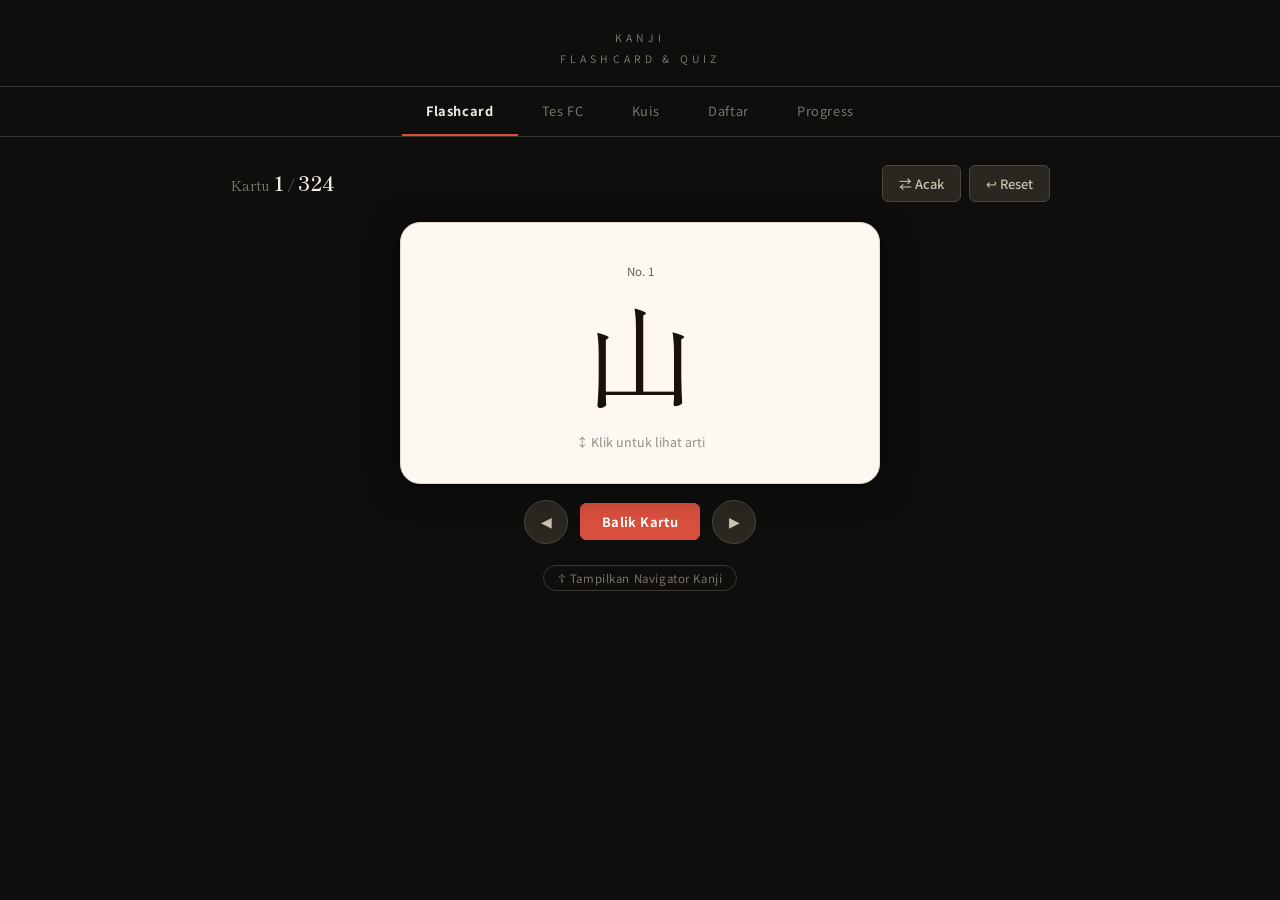
==== index.html @ 10c64b42 "feat: tambah tab Tes Flashcard dengan contoh kata dan toggle acak ON/OFF - Menambahkan tab baru 'Tes" ====
<!DOCTYPE html>
<html lang="id">
<head>
  <meta charset="UTF-8">
  <meta name="viewport" content="width=device-width, initial-scale=1.0">
  <title>漢字 Kanji Flashcard</title>
  <link rel="stylesheet" href="style.css">
</head>
<body>

  <!-- ── HEADER ── -->
  <header>
    <div class="app-subtitle">Kanji<br>Flashcard &amp; Quiz</div>
  </header>

  <!-- ── TAB NAVIGATION ── -->
  <nav class="tabs">
    <button class="tab-btn active" data-tab="flashcard">Flashcard</button>
    <button class="tab-btn" data-tab="test-fc">Tes FC</button>
    <button class="tab-btn" data-tab="quiz">Kuis</button>
    <button class="tab-btn" data-tab="list">Daftar</button>
    <button class="tab-btn" data-tab="progress">Progress</button>
  </nav>

  <div class="main">


    <!-- ===== FLASHCARD SECTION ===== -->
    <section id="flashcard" class="section active">
      <div class="fc-controls">
        <div class="fc-counter">Kartu <span id="fc-current">1</span> / <span id="fc-total">324</span></div>
        <div class="btn-group">
          <button class="btn" id="btn-shuffle">&#8644; Acak</button>
          <button class="btn" id="btn-reset">&#8617; Reset</button>
        </div>
      </div>

      <div class="card-wrapper">
        <div class="card-scene" id="card-scene">
          <div class="card-inner" id="card-inner">
            <div class="card-face">
              <div class="card-number" id="card-num-front"></div>
              <div class="kanji-display" id="kanji-front"></div>
              <div class="card-hint">&#8597; Klik untuk lihat arti</div>
            </div>
            <div class="card-face card-back">
              <div class="kanji-back-char" id="kanji-back-char"></div>
              <div class="kanji-meaning" id="kanji-back-meaning"></div>
              <div class="kanji-meaning-id" id="kanji-back-id"></div>
              <div class="reading-block">
                <div class="reading-group">
                  <span class="reading-label">音読み On'yomi</span>
                  <span class="reading-value onyomi" id="kanji-back-on"></span>
                </div>
                <div class="reading-group">
                  <span class="reading-label">訓読み Kun'yomi</span>
                  <span class="reading-value kunyomi" id="kanji-back-kun"></span>
                </div>
              </div>
              <div class="example-block" id="kanji-back-ex"></div>
            </div>
          </div>
        </div>

        <div class="card-nav">
          <button class="nav-btn" id="prev-btn">&#9664;</button>
          <button class="btn primary flip-width" id="btn-flip">Balik Kartu</button>
          <button class="nav-btn" id="next-btn">&#9654;</button>
        </div>
      </div>

      <div class="text-center mt-4">
        <button class="mini-grid-toggle" id="mini-grid-btn">&#9766; Tampilkan Navigator Kanji</button>
      </div>
      <div class="mini-grid-wrap" id="mini-grid-wrap">
        <div class="kanji-grid-title">&mdash; Klik kanji untuk loncat ke kartu tersebut &mdash;</div>
        <div class="kanji-grid" id="kanji-grid"></div>
      </div>
    </section>


    <!-- ===== TES FLASHCARD SECTION ===== -->
    <section id="test-fc" class="section">

      <!-- SETUP -->
      <div id="tfc-setup">
        <div class="quiz-setup-card">
          <h2>&#128196; Tes Flashcard</h2>
          <p>Pilih kanji, lalu semua contoh kata (on_ex &amp; kun_ex) akan menjadi kartu flashcard untuk diuji.</p>
        </div>

        <!-- Kanji selector header -->
        <div class="kanji-selector-header">
          <span class="kanji-selector-title">
            PILIH KANJI YANG DIUJI
            <span class="sel-count" id="tfc-sel-count">0 dipilih</span>
          </span>
          <div class="btn-group">
            <button class="small-btn" id="tfc-select-all">Pilih Semua</button>
            <button class="small-btn" id="tfc-clear-all">Hapus Semua</button>
          </div>
        </div>

        <!-- Group selection -->
        <div class="filter-section">
          <div class="filter-section-label">PILIH CEPAT PER KELOMPOK</div>
          <div class="group-btns" id="tfc-group-btns"></div>
        </div>

        <!-- Kanji selector grid -->
        <div class="kanji-selector" id="tfc-kanji-selector"></div>

        <button class="btn primary full-width" id="tfc-start-btn">&#127183; Mulai Tes Flashcard</button>
      </div>

      <!-- ACTIVE TEST -->
      <div id="tfc-active" style="display:none;">
        <div class="tfc-topbar">
          <div class="tfc-stats-row">
            <span class="stat-pill correct-pill" id="tfc-pill-hafal">&#10003; 0 Hafal</span>
            <span class="stat-pill wrong-pill" id="tfc-pill-belum">&#10007; 0 Belum</span>
          </div>
          <button class="btn quit" id="tfc-quit-btn">&#10005; Keluar</button>
        </div>

        <div class="tfc-controls-row">
          <div class="tfc-counter">Kartu <span id="tfc-current">1</span> / <span id="tfc-total">0</span></div>
          <div class="tfc-shuffle-toggle">
            <label class="toggle-switch">
              <input type="checkbox" id="tfc-shuffle-toggle">
              <span class="toggle-slider"></span>
            </label>
            <span class="toggle-label" id="tfc-shuffle-label">Acak: OFF</span>
          </div>
        </div>

        <div class="quiz-progress-bar"><div class="quiz-progress-fill" id="tfc-progress"></div></div>

        <!-- Flashcard -->
        <div class="tfc-card-wrapper">
          <div class="tfc-card" id="tfc-card">
            <div class="tfc-card-front" id="tfc-card-front">
              <div class="tfc-card-source" id="tfc-card-source"></div>
              <div class="tfc-card-word" id="tfc-card-word"></div>
              <div class="tfc-card-hint">&#8597; Klik untuk lihat jawaban</div>
            </div>
            <div class="tfc-card-back" id="tfc-card-back" style="display:none;">
              <div class="tfc-card-word-back" id="tfc-back-word"></div>
              <div class="tfc-back-reading" id="tfc-back-reading"></div>
              <div class="tfc-back-meaning" id="tfc-back-meaning"></div>
              <div class="tfc-back-parent" id="tfc-back-parent"></div>
            </div>
          </div>
        </div>

        <!-- Navigation & Actions -->
        <div class="tfc-actions">
          <button class="btn tfc-btn-belum" id="tfc-btn-belum">&#10007; Belum Hafal</button>
          <button class="btn tfc-btn-hafal" id="tfc-btn-hafal">&#10003; Sudah Hafal</button>
        </div>
        <div class="card-nav">
          <button class="nav-btn" id="tfc-prev">&#9664;</button>
          <button class="btn primary flip-width" id="tfc-flip-btn">Balik Kartu</button>
          <button class="nav-btn" id="tfc-next">&#9654;</button>
        </div>
      </div>

      <!-- RESULT -->
      <div id="tfc-result" style="display:none;">
        <div class="quiz-result">
          <div class="result-title">&#128202; Hasil Tes Flashcard</div>
          <div class="result-rings">
            <svg width="140" height="140" viewBox="0 0 140 140">
              <circle class="ring-bg" cx="70" cy="70" r="60"/>
              <circle class="ring-fill" id="tfc-ring-fill" cx="70" cy="70" r="60"
                stroke-dasharray="377" stroke-dashoffset="377"/>
            </svg>
            <div class="ring-pct" id="tfc-ring-pct">0%</div>
          </div>
          <div class="result-stats">
            <div class="result-stat rs-green"><span class="rs-num" id="tfc-rs-hafal">0</span><span class="rs-label">Hafal</span></div>
            <div class="result-stat rs-red"><span class="rs-num" id="tfc-rs-belum">0</span><span class="rs-label">Belum</span></div>
            <div class="result-stat"><span class="rs-num" id="tfc-rs-total">0</span><span class="rs-label">Total</span></div>
          </div>
          <div class="wrong-list" id="tfc-belum-list"></div>
          <div class="btn-group" style="justify-content:center;gap:12px;">
            <button class="btn primary" id="tfc-retry-btn">&#8634; Ulangi</button>
            <button class="btn" id="tfc-back-btn">&#8592; Setup</button>
          </div>
        </div>
      </div>

    </section>


    <!-- ===== QUIZ SECTION ===== -->
    <section id="quiz" class="section">

      <!-- QUIZ SETUP -->
      <div id="quiz-setup">
        <div class="quiz-setup-card">
          <h2>&#9999;&#65039; Uji Kemampuanmu</h2>
          <p>Pilih mode dan kanji yang ingin diuji, lalu mulai!</p>

          <div class="section-label">MODE KUIS</div>
          <div class="mode-cards">
            <div class="mode-card selected" data-mode="kanji-to-reading">
              <div class="mode-card-inner">
                <span class="mode-icon">漢→<span class="color-on">音</span><span class="color-kun">訓</span></span>
                <div>
                  <span class="mode-name">Kanji → On + Kun</span>
                  <span class="mode-desc">Lihat kanji → pilih pasangan on+kun yang tepat.<br>Contoh: 牛 → <strong class="color-on">ギュウ</strong> · <strong class="color-kun">うし</strong></span>
                </div>
              </div>
            </div>
            <div class="mode-card" data-mode="reading-to-kanji">
              <div class="mode-card-inner">
                <span class="mode-icon"><span class="color-on">音</span><span class="color-kun">訓</span>→漢</span>
                <div>
                  <span class="mode-name">On + Kun → Kanji</span>
                  <span class="mode-desc">Lihat on+kun → pilih kanji yang tepat.<br>Contoh: <strong class="color-on">ギュウ</strong> · <strong class="color-kun">うし</strong> → <strong>牛</strong></span>
                </div>
              </div>
            </div>
          </div>
        </div>

        <div class="kanji-selector-header">
          <span class="kanji-selector-title">
            PILIH KANJI YANG DIUJI
            <span class="sel-count" id="sel-count-label">0 dipilih</span>
          </span>
          <div class="btn-group">
            <button class="small-btn" id="btn-select-all">Pilih Semua</button>
            <button class="small-btn" id="btn-clear-all">Hapus Semua</button>
          </div>
        </div>

        <!-- Filter by progress -->
        <div class="filter-section">
          <div class="filter-section-label">FILTER BERDASARKAN PROGRESS</div>
          <div class="filter-row">
            <button class="qfilter-btn active-qfilter" id="qf-all" data-filter="all">Semua</button>
            <button class="qfilter-btn" id="qf-belum" data-filter="belum">○ Belum Dilatih</button>
            <button class="qfilter-btn" id="qf-lemah" data-filter="lemah">● Lemah (&lt;70%)</button>
            <button class="qfilter-btn" id="qf-sedang" data-filter="sedang">● Sedang (40–70%)</button>
            <button class="qfilter-btn" id="qf-kuasai" data-filter="kuasai">● Dikuasai (≥70%)</button>
          </div>
        </div>

        <!-- Group selection -->
        <div class="filter-section">
          <div class="filter-section-label">PILIH CEPAT PER KELOMPOK</div>
          <div class="group-btns" id="group-btns"></div>
        </div>

        <!-- Kanji selector grid -->
        <div class="kanji-selector" id="kanji-selector"></div>

        <!-- SRS toggle -->
        <div class="srs-toggle-row">
          <input type="checkbox" id="srs-toggle" checked>
          <label for="srs-toggle">&#8634; <strong>SRS aktif</strong> &mdash; kanji yang salah muncul lagi di akhir</label>
        </div>

        <!-- SRS Review Banner -->
        <div class="srs-banner" id="srs-due-banner">
          <div class="srs-banner-inner">
            <div>
              <div class="srs-banner-title">&#9670; SRS REVIEW TERSEDIA</div>
              <div class="srs-banner-count" id="srs-due-count"></div>
            </div>
            <button class="btn primary" id="btn-start-srs">&#8634; Mulai Review</button>
          </div>
        </div>

        <button class="btn primary full-width" id="btn-start-quiz">始め！ Mulai Kuis</button>
      </div>


      <!-- QUIZ ACTIVE -->
      <div id="quiz-active">
        <div class="quiz-topbar">
          <div class="quiz-stat-row">
            <span class="stat-pill correct-pill" id="pill-correct">&#10003; 0</span>
            <span class="stat-pill wrong-pill" id="pill-wrong">&#10007; 0</span>
            <span class="stat-pill srs-pill" id="pill-srs" style="display:none;">&#8634; 0</span>
          </div>
          <button class="btn quit" id="btn-end-quiz">&#10005; Keluar Kuis</button>
        </div>
        <div class="quiz-progress-bar"><div class="quiz-progress-fill" id="quiz-progress"></div></div>
        <div class="quiz-q-num" id="quiz-q-num"></div>

        <div class="quiz-question-card"><div class="quiz-question" id="quiz-question"></div></div>
        <div id="answer-area"></div>

        <div class="feedback-panel" id="feedback-panel">
          <div class="feedback-header" id="feedback-header"></div>
          <div class="feedback-body">
            <div class="fb-kanji" id="fb-kanji"></div>
            <div class="fb-info" id="fb-info"></div>
          </div>
        </div>

        <div class="next-q-wrap" id="next-q-btn">
          <button class="btn gold" id="btn-next-q">次へ Lanjut →</button>
        </div>
      </div>

      <!-- QUIZ RESULTS -->
      <div id="quiz-result">
        <div class="quiz-result">
          <div class="result-title">結果 Hasil Kuis</div>
          <div class="result-rings">
            <svg width="140" height="140" viewBox="0 0 140 140">
              <circle class="ring-bg" cx="70" cy="70" r="60"/>
              <circle class="ring-fill" id="ring-fill" cx="70" cy="70" r="60"
                stroke-dasharray="377" stroke-dashoffset="377"/>
            </svg>
            <div class="ring-pct" id="ring-pct">0%</div>
          </div>
          <div class="result-grade" id="result-grade"></div>
          <div class="result-stats">
            <div class="result-stat rs-green"><span class="rs-num" id="rs-correct">0</span><span class="rs-label">Benar</span></div>
            <div class="result-stat rs-red"><span class="rs-num" id="rs-wrong">0</span><span class="rs-label">Salah</span></div>
            <div class="result-stat"><span class="rs-num" id="rs-total">0</span><span class="rs-label">Soal</span></div>
          </div>
          <div class="wrong-list" id="wrong-list"></div>
          <div class="btn-group" style="justify-content:center;gap:12px;">
            <button class="btn primary" id="btn-retry">&#8634; Ulangi</button>
            <button class="btn" id="btn-back-setup">&#8592; Setup</button>
          </div>
        </div>
      </div>
    </section>


    <!-- ===== LIST SECTION ===== -->
    <section id="list" class="section">
      <div class="list-header">
        <div class="list-filter-row">
          <span class="list-filter-label">FILTER:</span>
          <button class="filter-btn active-filter" id="filter-all" data-filter="all">Semua (324)</button>
          <button class="filter-btn" id="filter-belum" data-filter="belum">Belum Dilatih</button>
          <button class="filter-btn" id="filter-lemah" data-filter="lemah">Lemah (&lt;70%)</button>
          <button class="filter-btn" id="filter-kuasai" data-filter="kuasai">Dikuasai (≥70%)</button>
        </div>
      </div>
      <div class="list-grid" id="list-grid"></div>
    </section>

    <!-- ===== PROGRESS SECTION ===== -->
    <section id="progress" class="section">
      <div class="progress-wrapper">
        <h2>&#128202; Progress Belajar</h2>
        <p>Rekap hasil kuis kamu untuk setiap kanji</p>
        <div id="storage-status"></div>
        <div class="prog-summary" id="prog-summary"></div>
        <div id="prog-table"></div>
        <button class="btn-reset" id="btn-reset-progress">&#10005; Reset Progress</button>
      </div>
    </section>

  </div><!-- /.main -->

  <!-- Scripts: data first, then app logic -->
  <script src="kanji-data.js"></script>
  <script src="app.js"></script>

</body>
</html>
---- style.css ----
/**
 * style.css
 * Kanji Flashcard & Quiz - Stylesheet
 * Refactored: removed duplicate font imports, converted inline styles to classes
 */

/* ── FONTS (single import, no duplication) ── */
@import url('https://fonts.googleapis.com/css2?family=Shippori+Mincho:wght@400;500;600;700;800&family=Noto+Sans+JP:wght@300;400;500;700&family=Noto+Serif+JP:wght@400;700&display=swap');

/* ── VARIABLES ── */
:root {
  --bg:          #0f0e0d;
  --bg2:         #1a1815;
  --bg3:         #232018;
  --surface:     #2a2620;
  --surface2:    #32302a;
  --ink:         #f0ece3;
  --ink2:        #c8c0b0;
  --muted:       #7a7468;
  --border:      #3a3830;
  --border2:     #4a4840;
  --red:         #d94f3d;
  --red-dim:     #8a2a20;
  --red-bg:      #2a1a18;
  --blue:        #4a8fd4;
  --blue-bg:     #18202e;
  --gold:        #c8960a;
  --gold-bg:     #28220a;
  --card-bg:     #fdf9f2;
  --card-ink:    #1a1208;
  --card-muted:  #6a6058;
  --card-border: #e0d8c8;
  --green:       #4caf50;
  --green-bg:    #162018;
}


/* ── RESET & BASE ── */
* { margin: 0; padding: 0; box-sizing: border-box; }

::-webkit-scrollbar { width: 4px; }
::-webkit-scrollbar-track { background: var(--bg); }
::-webkit-scrollbar-thumb { background: var(--border2); border-radius: 2px; }

body {
  background: var(--bg);
  font-family: 'Noto Sans JP', sans-serif;
  color: var(--ink);
  min-height: 100vh;
}

/* ── HEADER ── */
header {
  text-align: center;
  padding: 28px 20px 16px;
  border-bottom: 1px solid var(--border);
  background: var(--bg);
}

.app-subtitle {
  font-family: 'Noto Sans JP', sans-serif;
  font-size: 0.65rem;
  color: var(--muted);
  letter-spacing: 0.4em;
  text-transform: uppercase;
  line-height: 2;
}


/* ── TABS ── */
.tabs {
  display: flex;
  justify-content: center;
  padding: 0;
  border-bottom: 1px solid var(--border);
  background: var(--bg);
  gap: 0;
}

.tab-btn {
  padding: 14px 24px;
  border: none;
  border-bottom: 2px solid transparent;
  background: transparent;
  cursor: pointer;
  font-family: 'Noto Sans JP', sans-serif;
  font-size: 0.8rem;
  color: var(--muted);
  transition: all 0.2s;
  letter-spacing: 0.05em;
}

.tab-btn:hover:not(.active) { color: var(--ink2); }

.tab-btn.active {
  color: var(--ink);
  font-weight: 700;
  border-bottom-color: var(--red);
}

/* ── MAIN CONTAINER ── */
.main {
  max-width: 860px;
  margin: 0 auto;
  padding: 28px 20px;
}

.section { display: none; }
.section.active { display: block; }


/* ── CONTROLS ── */
.fc-controls {
  display: flex;
  justify-content: space-between;
  align-items: center;
  margin-bottom: 20px;
  flex-wrap: wrap;
  gap: 10px;
}

.fc-counter {
  font-family: 'Shippori Mincho', serif;
  font-size: 0.9rem;
  color: var(--muted);
}

.fc-counter span {
  color: var(--ink);
  font-weight: 700;
  font-size: 1.2rem;
}

.btn-group { display: flex; gap: 8px; }

/* ── BUTTONS ── */
.btn {
  padding: 8px 16px;
  border: 1px solid var(--border2);
  background: var(--surface);
  cursor: pointer;
  font-family: 'Noto Sans JP', sans-serif;
  font-size: 0.8rem;
  font-weight: 500;
  color: var(--ink2);
  border-radius: 6px;
  transition: all 0.15s;
}

.btn:hover {
  border-color: var(--border2);
  color: var(--ink);
  background: var(--surface2);
}

.btn.primary {
  background: var(--red);
  color: #fff;
  border-color: var(--red);
  font-weight: 700;
  letter-spacing: 0.03em;
}

.btn.primary:hover {
  background: #c44030;
  border-color: #c44030;
}

.btn.quit {
  font-size: 0.75rem;
  padding: 4px 14px;
  border-color: var(--red-dim);
  color: var(--red);
}

.btn.full-width {
  width: 100%;
  font-size: 1rem;
  padding: 13px;
}

.btn.flip-width { width: 120px; }

.btn.gold {
  font-size: 0.95rem;
  padding: 10px 36px;
}


/* ── FLASHCARD ── */
.card-wrapper {
  display: flex;
  flex-direction: column;
  align-items: center;
  width: 100%;
  max-width: 480px;
  margin: 0 auto;
}

.card-scene {
  perspective: 1200px;
  width: 100%;
  margin: 0;
  cursor: pointer;
}

.card-inner {
  width: 100%;
  height: auto;
  transition: none;
}

.card-face {
  width: 100%;
  background: var(--card-bg);
  border: 1px solid var(--card-border);
  border-radius: 20px;
  display: flex;
  flex-direction: column;
  align-items: center;
  justify-content: center;
  padding: 40px 28px 32px;
  box-shadow: 0 4px 32px rgba(0,0,0,0.5), 0 1px 4px rgba(0,0,0,0.3);
}

.card-back {
  display: none;
  background: var(--card-bg);
  overflow-y: auto;
  justify-content: flex-start;
  padding: 24px 28px;
  border-radius: 20px;
}

.card-inner.flipped .card-back { display: flex; }
.card-inner.flipped .card-face:not(.card-back) { display: none; }

.kanji-display {
  font-family: 'Shippori Mincho', serif;
  font-size: 7rem;
  line-height: 1;
  color: var(--card-ink);
  margin: 12px 0;
}

.card-number {
  font-size: 0.72rem;
  color: var(--card-muted);
  margin-bottom: 4px;
}

.card-hint {
  font-size: 0.78rem;
  color: var(--card-muted);
  margin-top: 14px;
  opacity: 0.7;
}


/* ── CARD BACK DETAILS ── */
.kanji-back-char {
  font-family: 'Shippori Mincho', serif;
  font-size: 2.6rem;
  color: var(--red-dim);
  margin-bottom: 4px;
}

.kanji-meaning {
  font-size: 1rem;
  font-weight: 700;
  color: var(--card-ink);
  margin-bottom: 1px;
}

.kanji-meaning-id {
  font-size: 0.7rem;
  color: var(--card-muted);
  margin-bottom: 14px;
}

.reading-block {
  display: flex;
  gap: 24px;
  margin-bottom: 14px;
  flex-wrap: wrap;
}

.reading-group {
  display: flex;
  flex-direction: column;
  align-items: center;
  gap: 3px;
}

.reading-label {
  font-size: 0.55rem;
  color: var(--card-muted);
  letter-spacing: 0.1em;
  text-transform: uppercase;
}

.reading-value {
  font-family: 'Noto Serif JP', serif;
  font-size: 1.1rem;
  font-weight: 700;
}

.reading-value.onyomi { color: #c0392b; }
.reading-value.kunyomi { color: #1a4a90; }

.example-block {
  font-size: 0.7rem;
  background: #f5f0e6;
  border-radius: 8px;
  padding: 10px 14px;
  line-height: 2;
  word-break: break-word;
  color: var(--card-muted);
  width: 100%;
}

.example-block .ex-on { color: #a02820; display: block; }
.example-block .ex-kun { color: #1a4a90; display: block; }


/* ── SENTENCE BLOCK (replaces inline style in card back) ── */
.sentence-block {
  margin-top: 12px;
  background: #f0ebe0;
  border-radius: 10px;
  padding: 12px 14px;
  border-left: 3px solid var(--red);
}

.sentence-label {
  font-size: 0.6rem;
  font-weight: 700;
  letter-spacing: 0.12em;
  color: var(--red);
  margin-bottom: 6px;
}

.sentence-jp {
  font-family: 'Noto Serif JP', serif;
  font-size: 1.05rem;
  line-height: 1.9;
  color: #1a1208;
  font-weight: 500;
}

.sentence-id {
  font-size: 0.8rem;
  color: #6a6058;
  margin-top: 5px;
  font-style: italic;
}

/* ── CARD NAV ── */
.card-nav {
  display: flex;
  justify-content: center;
  gap: 12px;
  align-items: center;
  margin-top: 16px;
  margin-bottom: 16px;
  width: 100%;
}

.nav-btn {
  width: 44px;
  height: 44px;
  border-radius: 50%;
  border: 1px solid var(--border2);
  background: var(--surface);
  color: var(--ink2);
  font-size: 0.9rem;
  cursor: pointer;
  transition: all 0.15s;
}

.nav-btn:hover {
  border-color: var(--red);
  color: var(--red);
  background: var(--red-bg);
}


/* ── MINI GRID ── */
.mini-grid-toggle {
  font-size: 0.72rem;
  padding: 4px 14px;
  border: 1.5px solid var(--border);
  background: transparent;
  border-radius: 20px;
  cursor: pointer;
  color: var(--muted);
  font-family: inherit;
  letter-spacing: 0.05em;
}

.mini-grid-wrap {
  display: none;
  margin-top: 10px;
}

.kanji-grid-title {
  font-size: 0.68rem;
  color: var(--muted);
  text-align: center;
  margin-bottom: 10px;
  letter-spacing: 0.1em;
}

.kanji-grid {
  display: grid;
  grid-template-columns: repeat(6, 1fr);
  gap: 5px;
  padding: 4px 2px;
  max-width: 520px;
  margin: 0 auto;
}

.kanji-thumb {
  border: 1px solid var(--border);
  border-radius: 6px;
  padding: 6px 2px;
  text-align: center;
  cursor: pointer;
  font-family: 'Shippori Mincho', serif;
  font-size: 1rem;
  color: var(--ink2);
  background: var(--surface);
  transition: all 0.12s;
  line-height: 1.2;
}

.kanji-thumb:hover {
  border-color: var(--red);
  color: var(--red);
}

.kanji-thumb.current-thumb {
  border-color: var(--red);
  background: var(--red-bg);
  color: var(--red);
}


/* ── QUIZ SETUP ── */
.quiz-setup-card h2 {
  font-family: 'Shippori Mincho', serif;
  font-size: 1.5rem;
  color: var(--ink);
  margin-bottom: 6px;
}

.quiz-setup-card p {
  font-size: 0.82rem;
  color: var(--ink2);
  margin-bottom: 20px;
}

.section-label {
  font-size: 0.62rem;
  letter-spacing: 0.12em;
  text-transform: uppercase;
  color: var(--muted);
  margin-bottom: 8px;
}

.mode-cards {
  display: flex;
  flex-direction: column;
  gap: 8px;
  margin-bottom: 20px;
}

.mode-card {
  border: 1px solid var(--border);
  border-radius: 12px;
  padding: 14px 16px;
  cursor: pointer;
  transition: all 0.18s;
  background: var(--surface);
  display: flex;
  align-items: center;
  gap: 14px;
}

.mode-card:hover { border-color: var(--border2); }

.mode-card.selected {
  border-color: var(--red);
  background: var(--red-bg);
}

.mode-card.selected::after {
  content: '\2713';
  margin-left: auto;
  color: var(--red);
  font-weight: 700;
}

.mode-card-inner {
  display: flex;
  align-items: center;
  gap: 14px;
}

.mode-icon {
  font-size: 1.8rem;
  min-width: 52px;
  text-align: center;
}

.mode-name {
  display: block;
  font-weight: 600;
  color: var(--ink);
}

.mode-desc {
  display: block;
  font-size: 0.78rem;
  color: var(--ink2);
  margin-top: 2px;
}

.color-on { color: #c0392b; }
.color-kun { color: #1a4a90; }


/* ── KANJI SELECTOR ── */
.kanji-selector-header {
  display: flex;
  align-items: center;
  justify-content: space-between;
  margin-top: 24px;
  margin-bottom: 8px;
}

.kanji-selector-title {
  font-size: 0.62rem;
  letter-spacing: 0.12em;
  text-transform: uppercase;
  color: var(--muted);
}

.sel-count {
  font-size: 0.7rem;
  color: var(--muted);
  text-transform: none;
  letter-spacing: 0;
  margin-left: 6px;
}

.small-btn {
  font-size: 0.68rem;
  padding: 2px 8px;
  border: 1px solid var(--border);
  background: var(--surface);
  border-radius: 4px;
  cursor: pointer;
  font-family: inherit;
  color: var(--ink2);
}

.small-btn:hover {
  border-color: var(--border2);
  color: var(--ink);
}

.filter-section {
  margin-bottom: 10px;
}

.filter-section-label {
  font-size: 0.62rem;
  letter-spacing: 0.1em;
  color: var(--muted);
  margin-bottom: 6px;
}

.filter-row {
  display: flex;
  flex-wrap: wrap;
  gap: 6px;
  margin-bottom: 8px;
}

.group-btns {
  display: flex;
  flex-wrap: wrap;
  gap: 4px;
  margin-bottom: 10px;
}

.group-btn {
  font-size: 0.68rem;
  padding: 3px 8px;
  border: 1px solid var(--border);
  background: var(--surface);
  border-radius: 4px;
  cursor: pointer;
  font-family: inherit;
  color: var(--ink2);
  transition: all 0.15s;
}

.group-btn.active {
  border-color: var(--red);
  background: var(--red-bg);
  color: var(--red);
}

.kanji-selector {
  display: grid;
  grid-template-columns: repeat(7, 1fr);
  gap: 6px;
  margin-bottom: 20px;
  max-height: 220px;
  overflow-y: auto;
  padding: 4px 2px;
}

.ks-tile {
  border: 1px solid var(--border);
  border-radius: 7px;
  padding: 6px 4px;
  text-align: center;
  cursor: pointer;
  background: var(--surface);
  transition: all 0.12s;
  user-select: none;
  opacity: 0.4;
  font-family: 'Shippori Mincho', serif;
  font-size: 1rem;
  color: var(--ink2);
}

.ks-tile:hover { opacity: 0.75; }

.ks-tile.selected {
  opacity: 1;
  border-color: var(--red);
  background: var(--red-bg);
  color: var(--red);
}

.ks-tile-char {
  font-family: 'Shippori Mincho', serif;
  font-size: 1.5rem;
  display: block;
  line-height: 1.2;
}

.ks-tile-num {
  font-size: 0.6rem;
  color: var(--muted);
}


/* ── SRS TOGGLE & BANNER ── */
.srs-toggle-row {
  display: flex;
  align-items: center;
  gap: 10px;
  margin-bottom: 24px;
}

.srs-toggle-row input[type="checkbox"] {
  width: 16px;
  height: 16px;
  cursor: pointer;
}

.srs-toggle-row label {
  font-size: 0.85rem;
  cursor: pointer;
  color: #e0d8c8;
}

.srs-banner {
  display: none;
  background: linear-gradient(135deg, #2a1a10, #1a2a10);
  border: 1px solid #5a4a20;
  border-radius: 10px;
  padding: 14px 16px;
  margin-bottom: 12px;
}

.srs-banner-inner {
  display: flex;
  align-items: center;
  justify-content: space-between;
  flex-wrap: wrap;
  gap: 8px;
}

.srs-banner-title {
  font-size: 0.72rem;
  color: #c8960a;
  font-weight: 700;
  letter-spacing: 0.08em;
  margin-bottom: 3px;
}

.srs-banner-count {
  font-size: 0.88rem;
  color: #e0d8c8;
}

/* ── QUIZ ACTIVE ── */
#quiz-active { display: none; }
#quiz-active.show { display: block; }

.quiz-topbar {
  display: flex;
  align-items: center;
  justify-content: space-between;
  margin-bottom: 16px;
}

.quiz-stat-row {
  display: flex;
  gap: 8px;
  align-items: center;
}

.stat-pill {
  font-size: 0.75rem;
  padding: 3px 10px;
  border-radius: 20px;
  font-weight: 700;
  border: 1px solid;
}

.correct-pill {
  background: var(--green-bg);
  border-color: var(--green);
  color: var(--green);
}

.wrong-pill {
  background: var(--red-bg);
  border-color: var(--red);
  color: var(--red);
}

.srs-pill {
  background: var(--gold-bg);
  border-color: var(--gold);
  color: var(--gold);
}


/* ── QUIZ PROGRESS & QUESTION ── */
.quiz-progress-bar {
  width: 100%;
  height: 3px;
  background: var(--border);
  border-radius: 2px;
  margin-bottom: 12px;
  overflow: hidden;
}

.quiz-progress-fill {
  height: 100%;
  background: var(--red);
  border-radius: 2px;
  transition: width 0.3s;
}

.quiz-q-num {
  text-align: right;
  font-size: 0.72rem;
  color: var(--muted);
  margin-bottom: 18px;
}

.quiz-prompt {
  font-size: 0.68rem;
  color: var(--muted);
  letter-spacing: 0.12em;
  text-transform: uppercase;
  margin-bottom: 14px;
}

.quiz-question-card {
  background: var(--surface);
  border: 1px solid var(--border);
  border-radius: 16px;
  padding: 32px 24px 24px;
  text-align: center;
  margin-bottom: 16px;
  box-shadow: 0 2px 16px rgba(0,0,0,0.3);
}

.quiz-kanji-big {
  font-family: 'Shippori Mincho', serif;
  font-size: 6rem;
  line-height: 1;
  color: var(--ink);
}

.quiz-meaning-hint {
  margin-top: 12px;
  font-size: 0.82rem;
  color: var(--muted);
}

.quiz-reading-display {
  text-align: center;
  margin: 16px 0 10px;
  line-height: 1;
}

.quiz-on-big {
  font-size: 1.6rem;
  font-weight: 700;
  color: var(--red);
  font-family: 'Noto Serif JP', serif;
  white-space: nowrap;
}

.quiz-on-romaji {
  font-size: 0.72rem;
  color: var(--red);
  font-weight: 600;
  margin: 3px 0 10px;
}

.quiz-kun-big {
  font-size: 1.6rem;
  font-weight: 700;
  color: var(--blue);
  font-family: 'Noto Serif JP', serif;
  white-space: nowrap;
}

.quiz-kun-romaji {
  font-size: 0.72rem;
  color: var(--blue);
  font-weight: 600;
  margin-top: 3px;
}


/* ── CHOICES ── */
.choices {
  display: grid;
  grid-template-columns: 1fr 1fr;
  gap: 10px;
  margin-top: 16px;
}

.choice-btn {
  background: var(--surface);
  border: 1px solid var(--border);
  border-radius: 12px;
  padding: 16px 12px;
  cursor: pointer;
  font-family: 'Noto Serif JP', serif;
  font-size: 1rem;
  color: var(--ink);
  transition: all 0.15s;
  text-align: center;
  line-height: 1.6;
}

.choice-btn:hover:not([disabled]) {
  border-color: var(--border2);
  background: var(--surface2);
}

.choice-btn.correct {
  background: var(--green-bg);
  border-color: var(--green);
  color: var(--green);
  font-weight: 700;
}

.choice-btn.wrong {
  background: var(--red-bg);
  border-color: var(--red);
  color: var(--red);
  font-weight: 700;
}

.choice-btn[disabled] { cursor: default; }

.choice-on {
  font-size: 1.15rem;
  font-weight: 700;
  color: var(--red);
  display: block;
  line-height: 1.4;
}

.choice-on-romaji {
  font-size: 0.65rem;
  color: var(--red);
  opacity: 0.75;
  display: block;
  margin-bottom: 6px;
  letter-spacing: 0.03em;
}

.choice-kun {
  font-size: 1.15rem;
  font-weight: 700;
  color: var(--blue);
  display: block;
  line-height: 1.4;
}

.choice-kun-romaji {
  font-size: 0.65rem;
  color: var(--blue);
  opacity: 0.75;
  display: block;
  letter-spacing: 0.03em;
}

.choice-kanji {
  font-size: 3rem;
  font-family: 'Shippori Mincho', serif;
  display: block;
  line-height: 1.2;
  color: var(--ink);
}

.choice-meaning {
  font-size: 0.78rem;
  font-weight: 600;
  color: var(--ink2);
  display: block;
  margin-top: 4px;
}


/* ── FEEDBACK PANEL ── */
.feedback-panel {
  display: none;
  margin-top: 16px;
}

.feedback-panel.show {
  display: block;
  animation: fadeIn 0.25s ease;
}

.feedback-header {
  display: flex;
  align-items: center;
  gap: 8px;
  padding: 10px 16px;
  border-radius: 10px 10px 0 0;
  font-weight: 700;
  font-size: 0.88rem;
  letter-spacing: 0.05em;
}

.correct-hdr {
  background: #1a3020;
  color: #4caf50;
  border: 1px solid #2e5030;
  border-bottom: none;
}

.wrong-hdr {
  background: #2a1818;
  color: var(--red);
  border: 1px solid var(--red-dim);
  border-bottom: none;
}

.feedback-body {
  background: var(--surface);
  border: 1px solid var(--border);
  border-radius: 0 0 10px 10px;
  padding: 16px;
  display: grid;
  grid-template-columns: auto 1fr;
  gap: 14px;
  align-items: start;
}

.fb-kanji {
  font-family: 'Shippori Mincho', serif;
  font-size: 3.5rem;
  line-height: 1;
  color: var(--ink);
  padding-right: 14px;
  border-right: 1px solid var(--border);
}

.fb-info {
  font-size: 0.8rem;
  line-height: 2;
  color: var(--ink2);
}

.fb-meaning {
  font-size: 0.95rem;
  font-weight: 700;
  color: var(--ink);
  margin-bottom: 4px;
}

.fb-label {
  font-size: 0.6rem;
  color: var(--muted);
  letter-spacing: 0.08em;
  min-width: 32px;
  display: inline-block;
}

.fb-pill-on {
  background: var(--red-bg);
  color: var(--red);
  border: 1px solid var(--red-dim);
  padding: 1px 8px;
  border-radius: 4px;
  font-family: 'Noto Serif JP', serif;
  font-weight: 700;
  font-size: 0.9rem;
}

.fb-pill-kun {
  background: var(--blue-bg);
  color: var(--blue);
  border: 1px solid #2a4080;
  padding: 1px 8px;
  border-radius: 4px;
  font-family: 'Noto Serif JP', serif;
  font-weight: 700;
  font-size: 0.9rem;
}

.fb-ex {
  margin-top: 10px;
  padding: 10px 12px;
  border-radius: 6px;
  background: var(--bg);
  font-size: 0.82rem;
  color: var(--ink2);
  line-height: 2.2;
}

.fb-on { color: var(--red); font-weight: 700; }
.fb-kun { color: var(--blue); font-weight: 700; }

.next-q-wrap {
  display: none;
  margin-top: 14px;
  width: 100%;
  text-align: center;
}


/* ── QUIZ RESULT ── */
#quiz-result {
  text-align: center;
  padding: 20px;
  display: none;
}

#quiz-result.show { display: block; }

.result-title {
  font-size: 0.75rem;
  color: var(--muted);
  letter-spacing: 0.12em;
  text-transform: uppercase;
  margin-bottom: 16px;
}

.result-rings {
  position: relative;
  width: 140px;
  height: 140px;
  margin: 0 auto 16px;
}

.ring-bg {
  fill: none;
  stroke: var(--border);
  stroke-width: 8;
}

.ring-fill {
  fill: none;
  stroke: var(--green);
  stroke-width: 8;
  stroke-linecap: round;
  transition: stroke-dashoffset 1s ease;
}

.ring-pct {
  position: absolute;
  top: 50%;
  left: 50%;
  transform: translate(-50%, -50%);
  font-size: 1.5rem;
  font-weight: 700;
  color: var(--ink);
}

.result-grade {
  font-family: 'Shippori Mincho', serif;
  font-size: 1.2rem;
  color: var(--ink);
  margin-bottom: 16px;
}

.result-stats {
  display: flex;
  justify-content: center;
  gap: 24px;
  margin-bottom: 20px;
}

.result-stat { text-align: center; }

.rs-num {
  display: block;
  font-size: 1.5rem;
  font-weight: 700;
  color: var(--ink);
}

.rs-green .rs-num { color: var(--green); }
.rs-red .rs-num { color: var(--red); }

.rs-label {
  font-size: 0.7rem;
  color: var(--muted);
}

/* ── WRONG LIST ── */
.wrong-list h3 {
  font-size: 0.85rem;
  color: var(--red);
  margin-bottom: 10px;
}

.wrong-item {
  display: flex;
  align-items: center;
  gap: 10px;
  padding: 8px 12px;
  border-radius: 8px;
  background: var(--red-bg);
  border: 1px solid var(--red-dim);
  margin-bottom: 6px;
  font-size: 0.78rem;
  color: var(--ink2);
}

.w-kanji {
  font-family: 'Shippori Mincho', serif;
  font-size: 1.8rem;
  color: var(--red);
  min-width: 40px;
  text-align: center;
}

.w-meaning {
  font-weight: 600;
  color: var(--ink);
}

.w-reading { font-size: 0.75rem; }
.w-wrong-ans {
  font-size: 0.7rem;
  color: var(--muted);
  font-style: italic;
}


/* ── DAFTAR / LIST ── */
.list-header {
  padding: 12px 16px 0;
  max-width: 700px;
  margin: 0 auto;
}

.list-filter-row {
  display: flex;
  flex-wrap: wrap;
  gap: 6px;
  margin-bottom: 12px;
  align-items: center;
}

.list-filter-label {
  font-size: 0.7rem;
  color: var(--muted);
  letter-spacing: 0.08em;
}

.qfilter-btn {
  font-size: 0.7rem;
  padding: 5px 12px;
  border: 1px solid var(--border);
  background: var(--surface);
  border-radius: 20px;
  cursor: pointer;
  font-family: inherit;
  color: var(--muted);
  transition: all 0.15s;
}

.qfilter-btn:hover {
  border-color: var(--border2);
  color: var(--ink);
}

.active-qfilter {
  background: var(--red) !important;
  color: #fff !important;
  border-color: var(--red) !important;
}

.filter-btn {
  font-size: 0.68rem;
  padding: 4px 12px;
  border: 1px solid var(--border);
  background: var(--surface);
  border-radius: 20px;
  cursor: pointer;
  font-family: inherit;
  color: var(--muted);
  transition: all 0.15s;
}

.filter-btn:hover {
  border-color: var(--border2);
  color: var(--ink);
}

.active-filter {
  background: var(--ink) !important;
  color: var(--bg) !important;
  border-color: var(--ink) !important;
}

.list-grid {
  display: grid;
  grid-template-columns: repeat(auto-fill, minmax(120px, 1fr));
  gap: 8px;
  padding: 4px 0;
}

.list-card {
  background: var(--surface);
  border: 1px solid var(--border);
  border-radius: 12px;
  padding: 14px 8px;
  text-align: center;
  transition: all 0.15s;
  cursor: pointer;
  position: relative;
}

.list-card:hover {
  border-color: var(--red);
  background: var(--surface2);
}

.list-num {
  font-size: 0.55rem;
  color: var(--muted);
  margin-bottom: 4px;
}

.list-kanji {
  font-family: 'Shippori Mincho', serif;
  font-size: 2rem;
  color: var(--ink);
  display: block;
}

.list-meaning {
  font-size: 0.68rem;
  color: var(--ink2);
  margin-top: 5px;
}

.list-reading {
  margin-top: 6px;
  font-size: 0.68rem;
  line-height: 1.7;
}

.list-on {
  color: #a02820;
  font-weight: 700;
}

.list-kun {
  color: #1a4a90;
  font-weight: 700;
}

.list-progress {
  margin-top: 6px;
  font-size: 0.62rem;
  font-weight: 700;
}

.progress-dot {
  position: absolute;
  top: 6px;
  right: 6px;
  width: 8px;
  height: 8px;
  border-radius: 50%;
}


/* ── PROGRESS SECTION ── */
.progress-wrapper {
  max-width: 560px;
  margin: 0 auto;
  padding: 20px 16px;
}

.progress-wrapper h2 {
  font-family: 'Shippori Mincho', serif;
  font-size: 1.4rem;
  margin-bottom: 4px;
  color: var(--ink);
}

.progress-wrapper > p {
  font-size: 0.82rem;
  color: var(--muted);
  margin-bottom: 20px;
}

#storage-status {
  font-size: 0.72rem;
  padding: 4px 10px;
  border-radius: 4px;
  display: inline-block;
  margin-bottom: 12px;
}

.prog-summary {
  display: grid;
  grid-template-columns: repeat(2, 1fr);
  gap: 10px;
  margin-bottom: 24px;
}

.prog-card {
  background: var(--surface);
  border: 1px solid var(--border);
  border-radius: 10px;
  padding: 14px;
  text-align: center;
}

.prog-card-num {
  font-size: 1.8rem;
  font-weight: 700;
  color: var(--ink);
}

.prog-card-label {
  font-size: 0.7rem;
  color: var(--muted);
  margin-top: 2px;
}

.prog-row {
  display: grid;
  grid-template-columns: 48px 1fr auto;
  align-items: center;
  gap: 12px;
  padding: 10px 0;
  border-bottom: 1px solid var(--border);
}

.prog-row-kanji {
  font-family: 'Shippori Mincho', serif;
  font-size: 1.8rem;
  color: var(--red);
  line-height: 1;
  text-align: center;
}

.prog-row-num {
  font-size: 0.6rem;
  color: var(--muted);
  text-align: center;
}

.prog-row-meaning {
  font-size: 0.82rem;
  font-weight: 600;
  color: var(--ink);
}

.prog-row-reading {
  font-size: 0.7rem;
  color: var(--muted);
}

.prog-bar {
  width: 100%;
  background: #e0d8cc;
  border-radius: 4px;
  height: 6px;
  margin-top: 4px;
}

.prog-bar-fill {
  height: 6px;
  border-radius: 4px;
  transition: width 0.4s;
}

.prog-row-stats {
  text-align: right;
  min-width: 64px;
}

.prog-correct {
  font-size: 0.75rem;
  color: #2e7d32;
  font-weight: 700;
}

.prog-wrong {
  font-size: 0.75rem;
  color: #c62828;
  font-weight: 700;
}

.prog-acc {
  font-size: 0.68rem;
  color: var(--muted);
}

.btn-reset {
  margin-top: 20px;
  font-size: 0.75rem;
  padding: 6px 14px;
  border: 1.5px solid var(--border);
  background: transparent;
  border-radius: 4px;
  cursor: pointer;
  color: var(--muted);
  font-family: inherit;
}


/* ── ANIMATIONS ── */
@keyframes fadeIn {
  from { opacity: 0; transform: translateY(6px); }
  to { opacity: 1; transform: translateY(0); }
}

@keyframes pulse {
  0%, 100% { transform: scale(1); }
  50% { transform: scale(1.04); }
}

.card-scene { animation: fadeIn 0.35s ease; }
.choice-btn.correct { animation: pulse 0.25s ease; }

/* ── RESPONSIVE ── */
@media (max-width: 480px) {
  .tab-btn { padding: 11px 14px; font-size: 0.72rem; }
  .kanji-display { font-size: 5.5rem; }
  .quiz-kanji-big { font-size: 4.5rem; }
  .choices { gap: 8px; }
  .choice-btn { padding: 12px 8px; font-size: 0.88rem; }
  .main { padding: 20px 14px; }
  .card-face { padding: 28px 18px 24px; }
}

/* ── UTILITY CLASSES ── */
.text-center { text-align: center; }
.mt-4 { margin-top: 4px; }
.hidden { display: none; }



/* ── TES FLASHCARD ── */
.tfc-topbar {
  display: flex;
  align-items: center;
  justify-content: space-between;
  margin-bottom: 12px;
}

.tfc-stats-row {
  display: flex;
  gap: 8px;
  align-items: center;
}

.tfc-controls-row {
  display: flex;
  align-items: center;
  justify-content: space-between;
  margin-bottom: 10px;
  flex-wrap: wrap;
  gap: 10px;
}

.tfc-counter {
  font-family: 'Shippori Mincho', serif;
  font-size: 0.9rem;
  color: var(--muted);
}

.tfc-counter span {
  color: var(--ink);
  font-weight: 700;
  font-size: 1.2rem;
}

.tfc-shuffle-toggle {
  display: flex;
  align-items: center;
  gap: 8px;
}

.toggle-label {
  font-size: 0.78rem;
  color: var(--ink2);
  font-weight: 500;
}

/* Toggle switch */
.toggle-switch {
  position: relative;
  display: inline-block;
  width: 40px;
  height: 22px;
}

.toggle-switch input {
  opacity: 0;
  width: 0;
  height: 0;
}

.toggle-slider {
  position: absolute;
  cursor: pointer;
  top: 0; left: 0; right: 0; bottom: 0;
  background: var(--surface2);
  border: 1px solid var(--border2);
  border-radius: 22px;
  transition: 0.3s;
}

.toggle-slider::before {
  content: '';
  position: absolute;
  width: 16px;
  height: 16px;
  left: 2px;
  bottom: 2px;
  background: var(--ink2);
  border-radius: 50%;
  transition: 0.3s;
}

.toggle-switch input:checked + .toggle-slider {
  background: var(--red-bg);
  border-color: var(--red);
}

.toggle-switch input:checked + .toggle-slider::before {
  transform: translateX(18px);
  background: var(--red);
}

/* Card */
.tfc-card-wrapper {
  display: flex;
  flex-direction: column;
  align-items: center;
  width: 100%;
  max-width: 480px;
  margin: 16px auto;
}

.tfc-card {
  width: 100%;
  cursor: pointer;
  min-height: 260px;
}

.tfc-card-front,
.tfc-card-back {
  width: 100%;
  background: var(--card-bg);
  border: 1px solid var(--card-border);
  border-radius: 20px;
  padding: 32px 24px;
  box-shadow: 0 4px 32px rgba(0,0,0,0.5), 0 1px 4px rgba(0,0,0,0.3);
  display: flex;
  flex-direction: column;
  align-items: center;
  justify-content: center;
  min-height: 260px;
  text-align: center;
}

.tfc-card-source {
  font-size: 0.68rem;
  color: var(--card-muted);
  background: #f0ebe0;
  padding: 2px 10px;
  border-radius: 10px;
  margin-bottom: 16px;
  letter-spacing: 0.05em;
}

.tfc-card-word {
  font-family: 'Shippori Mincho', serif;
  font-size: 4.5rem;
  line-height: 1.2;
  color: var(--card-ink);
  margin: 12px 0;
  word-break: break-all;
}

.tfc-card-hint {
  font-size: 0.78rem;
  color: var(--card-muted);
  margin-top: 14px;
  opacity: 0.7;
}

.tfc-card-word-back {
  font-family: 'Shippori Mincho', serif;
  font-size: 3rem;
  color: var(--card-ink);
  margin-bottom: 10px;
}

.tfc-back-reading {
  font-family: 'Noto Serif JP', serif;
  font-size: 1.4rem;
  font-weight: 700;
  color: #c0392b;
  margin-bottom: 6px;
}

.tfc-back-meaning {
  font-size: 1rem;
  font-weight: 600;
  color: var(--card-ink);
  margin-bottom: 12px;
}

.tfc-back-parent {
  font-size: 0.75rem;
  color: var(--card-muted);
  background: #f0ebe0;
  padding: 6px 12px;
  border-radius: 8px;
  margin-top: 6px;
}

/* Actions */
.tfc-actions {
  display: flex;
  justify-content: center;
  gap: 12px;
  margin-bottom: 12px;
  max-width: 480px;
  margin-left: auto;
  margin-right: auto;
}

.tfc-btn-belum {
  flex: 1;
  background: var(--red-bg) !important;
  border-color: var(--red) !important;
  color: var(--red) !important;
  font-weight: 700 !important;
}

.tfc-btn-belum:hover {
  background: #3a1a18 !important;
}

.tfc-btn-hafal {
  flex: 1;
  background: var(--green-bg) !important;
  border-color: var(--green) !important;
  color: var(--green) !important;
  font-weight: 700 !important;
}

.tfc-btn-hafal:hover {
  background: #1a3018 !important;
}

/* Status indicators on cards */
.tfc-card-front.hafal {
  border-color: var(--green);
  box-shadow: 0 0 0 2px rgba(76, 175, 80, 0.2), 0 4px 32px rgba(0,0,0,0.5);
}

.tfc-card-front.belum {
  border-color: var(--red);
  box-shadow: 0 0 0 2px rgba(217, 79, 61, 0.2), 0 4px 32px rgba(0,0,0,0.5);
}

.tfc-card-back.hafal {
  border-color: var(--green);
  box-shadow: 0 0 0 2px rgba(76, 175, 80, 0.2), 0 4px 32px rgba(0,0,0,0.5);
}

.tfc-card-back.belum {
  border-color: var(--red);
  box-shadow: 0 0 0 2px rgba(217, 79, 61, 0.2), 0 4px 32px rgba(0,0,0,0.5);
}

@media (max-width: 480px) {
  .tfc-card-word { font-size: 3rem; }
  .tfc-card-word-back { font-size: 2.2rem; }
  .tfc-actions { flex-direction: column; }
}
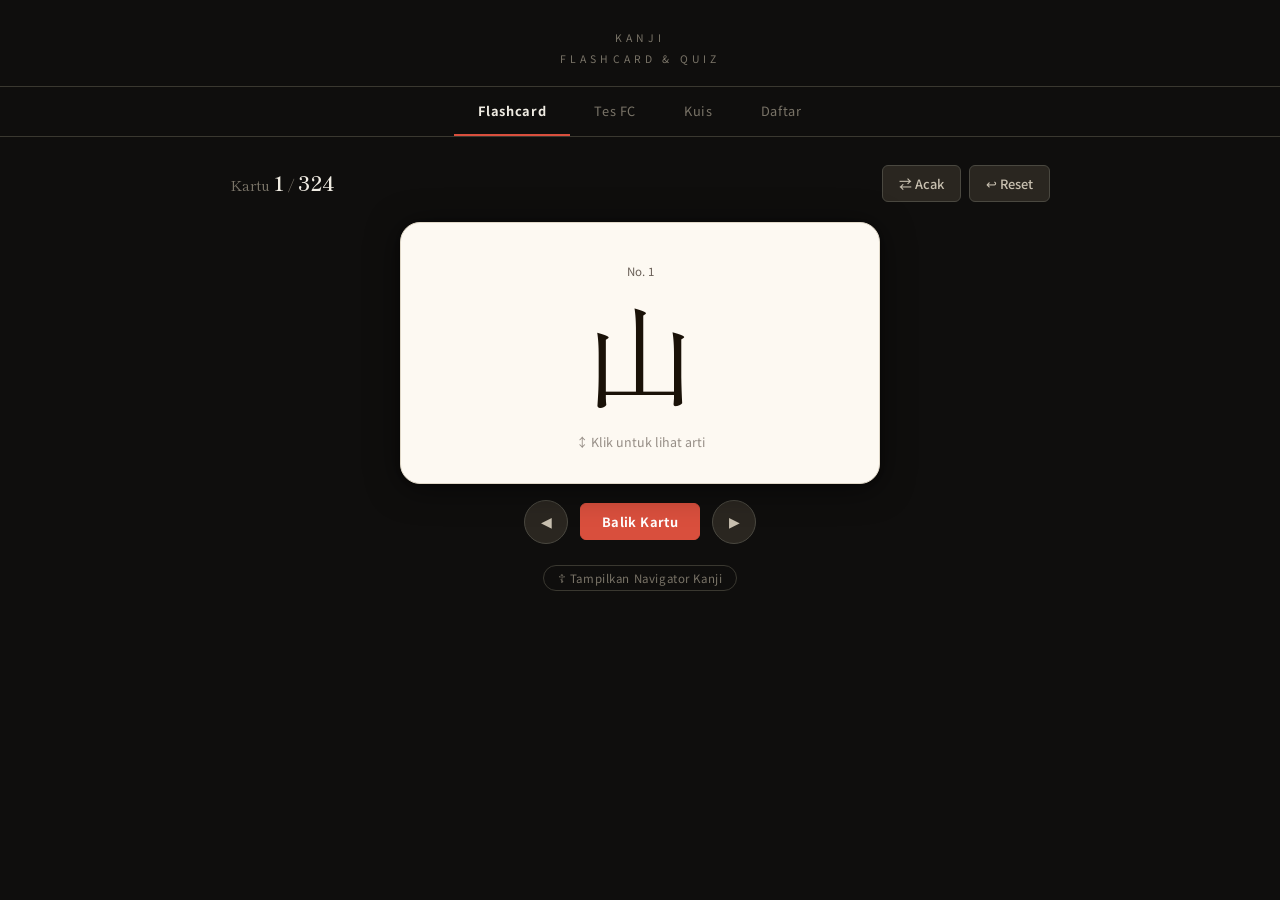
==== commit 1f6147fe: "feat: gabungkan tab Progress ke Daftar dengan warna status penguasaan - Hapus tab Progress terpisah " ====
--- a/index.html
+++ b/index.html
@@ -19,7 +19,6 @@
     <button class="tab-btn" data-tab="test-fc">Tes FC</button>
     <button class="tab-btn" data-tab="quiz">Kuis</button>
     <button class="tab-btn" data-tab="list">Daftar</button>
-    <button class="tab-btn" data-tab="progress">Progress</button>
   </nav>
 
   <div class="main">
@@ -86,7 +85,29 @@
       <div id="tfc-setup">
         <div class="quiz-setup-card">
           <h2>&#128196; Tes Flashcard</h2>
-          <p>Pilih kanji, lalu semua contoh kata (on_ex &amp; kun_ex) akan menjadi kartu flashcard untuk diuji.</p>
+          <p>Pilih mode, kanji, lalu semua contoh kata (on_ex &amp; kun_ex) akan menjadi kartu flashcard untuk diuji.</p>
+
+          <div class="section-label">MODE TES</div>
+          <div class="mode-cards">
+            <div class="mode-card selected" id="tfc-mode-word" data-tfc-mode="word-to-reading">
+              <div class="mode-card-inner">
+                <span class="mode-icon">漢→<span class="color-on">読</span></span>
+                <div>
+                  <span class="mode-name">Kata → Bacaan &amp; Arti</span>
+                  <span class="mode-desc">Lihat kanji/kata → tebak bacaan dan artinya.<br>Contoh: 山脈 → <strong class="color-on">さんみゃく</strong> · pegunungan</span>
+                </div>
+              </div>
+            </div>
+            <div class="mode-card" id="tfc-mode-reading" data-tfc-mode="reading-to-word">
+              <div class="mode-card-inner">
+                <span class="mode-icon"><span class="color-on">読</span>→漢</span>
+                <div>
+                  <span class="mode-name">Bacaan &amp; Arti → Kata</span>
+                  <span class="mode-desc">Lihat bacaan dan arti → tebak kanji/kata-nya.<br>Contoh: さんみゃく · pegunungan → <strong>山脈</strong></span>
+                </div>
+              </div>
+            </div>
+          </div>
         </div>
 
         <!-- Kanji selector header -->
@@ -101,6 +122,18 @@
           </div>
         </div>
 
+        <!-- Filter by progress -->
+        <div class="filter-section">
+          <div class="filter-section-label">FILTER BERDASARKAN PROGRESS</div>
+          <div class="filter-row">
+            <button class="qfilter-btn active-qfilter" id="tfc-qf-all" data-tfc-filter="all">Semua</button>
+            <button class="qfilter-btn" id="tfc-qf-belum" data-tfc-filter="belum">○ Belum Dilatih</button>
+            <button class="qfilter-btn" id="tfc-qf-lemah" data-tfc-filter="lemah">● Lemah</button>
+            <button class="qfilter-btn" id="tfc-qf-sedang" data-tfc-filter="sedang">● Sedang</button>
+            <button class="qfilter-btn" id="tfc-qf-kuasai" data-tfc-filter="kuasai">● Dikuasai</button>
+          </div>
+        </div>
+
         <!-- Group selection -->
         <div class="filter-section">
           <div class="filter-section-label">PILIH CEPAT PER KELOMPOK</div>
@@ -162,6 +195,10 @@
           <button class="nav-btn" id="tfc-prev">&#9664;</button>
           <button class="btn primary flip-width" id="tfc-flip-btn">Balik Kartu</button>
           <button class="nav-btn" id="tfc-next">&#9654;</button>
+        </div>
+
+        <div class="text-center" id="tfc-finish-btn" style="display:none;margin-top:12px;">
+          <button class="btn primary full-width" id="tfc-finish-now">&#10004; Selesai! Lihat Hasil</button>
         </div>
       </div>
 
@@ -335,29 +372,35 @@
     </section>
 
 
-    <!-- ===== LIST SECTION ===== -->
+    <!-- ===== LIST + PROGRESS SECTION (MERGED) ===== -->
     <section id="list" class="section">
       <div class="list-header">
+
+        <!-- Progress Summary Cards -->
+        <div class="prog-summary" id="prog-summary"></div>
+
+        <!-- Legend -->
+        <div class="list-legend">
+          <span class="list-legend-title">KETERANGAN WARNA:</span>
+          <span class="legend-item legend-default"><span class="legend-dot"></span> Belum Dilatih</span>
+          <span class="legend-item legend-lemah"><span class="legend-dot"></span> Lemah</span>
+          <span class="legend-item legend-sedang"><span class="legend-dot"></span> Sedang</span>
+          <span class="legend-item legend-kuasai"><span class="legend-dot"></span> Dikuasai</span>
+        </div>
+
+        <!-- Filter Row -->
         <div class="list-filter-row">
           <span class="list-filter-label">FILTER:</span>
           <button class="filter-btn active-filter" id="filter-all" data-filter="all">Semua (324)</button>
           <button class="filter-btn" id="filter-belum" data-filter="belum">Belum Dilatih</button>
-          <button class="filter-btn" id="filter-lemah" data-filter="lemah">Lemah (&lt;70%)</button>
-          <button class="filter-btn" id="filter-kuasai" data-filter="kuasai">Dikuasai (≥70%)</button>
+          <button class="filter-btn" id="filter-lemah" data-filter="lemah">Lemah</button>
+          <button class="filter-btn" id="filter-sedang" data-filter="sedang">Sedang</button>
+          <button class="filter-btn" id="filter-kuasai" data-filter="kuasai">Dikuasai</button>
         </div>
       </div>
       <div class="list-grid" id="list-grid"></div>
-    </section>
-
-    <!-- ===== PROGRESS SECTION ===== -->
-    <section id="progress" class="section">
-      <div class="progress-wrapper">
-        <h2>&#128202; Progress Belajar</h2>
-        <p>Rekap hasil kuis kamu untuk setiap kanji</p>
-        <div id="storage-status"></div>
-        <div class="prog-summary" id="prog-summary"></div>
-        <div id="prog-table"></div>
-        <button class="btn-reset" id="btn-reset-progress">&#10005; Reset Progress</button>
+      <div class="text-center" style="margin-top:20px;">
+        <button class="btn-reset" id="btn-reset-progress">&#10005; Reset Semua Progress</button>
       </div>
     </section>
 
--- a/style.css
+++ b/style.css
@@ -1182,7 +1182,7 @@
 /* ── DAFTAR / LIST ── */
 .list-header {
   padding: 12px 16px 0;
-  max-width: 700px;
+  max-width: 860px;
   margin: 0 auto;
 }
 
@@ -1246,6 +1246,45 @@
   border-color: var(--ink) !important;
 }
 
+/* ── LIST LEGEND ── */
+.list-legend {
+  display: flex;
+  flex-wrap: wrap;
+  align-items: center;
+  gap: 12px;
+  margin-bottom: 12px;
+  padding: 10px 14px;
+  background: var(--surface);
+  border: 1px solid var(--border);
+  border-radius: 10px;
+}
+
+.list-legend-title {
+  font-size: 0.62rem;
+  letter-spacing: 0.1em;
+  color: var(--muted);
+  font-weight: 600;
+}
+
+.legend-item {
+  display: flex;
+  align-items: center;
+  gap: 5px;
+  font-size: 0.72rem;
+  color: var(--ink2);
+}
+
+.legend-dot {
+  width: 10px;
+  height: 10px;
+  border-radius: 3px;
+}
+
+.legend-default .legend-dot { background: var(--surface2); border: 1px solid var(--border2); }
+.legend-lemah .legend-dot { background: #d94f3d; }
+.legend-sedang .legend-dot { background: #c8960a; }
+.legend-kuasai .legend-dot { background: #4caf50; }
+
 .list-grid {
   display: grid;
   grid-template-columns: repeat(auto-fill, minmax(120px, 1fr));
@@ -1255,7 +1294,7 @@
 
 .list-card {
   background: var(--surface);
-  border: 1px solid var(--border);
+  border: 2px solid var(--border);
   border-radius: 12px;
   padding: 14px 8px;
   text-align: center;
@@ -1265,8 +1304,32 @@
 }
 
 .list-card:hover {
+  transform: translateY(-2px);
+  box-shadow: 0 4px 12px rgba(0,0,0,0.3);
+}
+
+/* Color-coded mastery borders */
+.list-card.mastery-default {
+  border-color: var(--border);
+  background: var(--surface);
+}
+
+.list-card.mastery-lemah {
   border-color: var(--red);
-  background: var(--surface2);
+  background: var(--red-bg);
+  box-shadow: inset 0 0 0 1px rgba(217, 79, 61, 0.1);
+}
+
+.list-card.mastery-sedang {
+  border-color: var(--gold);
+  background: var(--gold-bg);
+  box-shadow: inset 0 0 0 1px rgba(200, 150, 10, 0.1);
+}
+
+.list-card.mastery-kuasai {
+  border-color: var(--green);
+  background: var(--green-bg);
+  box-shadow: inset 0 0 0 1px rgba(76, 175, 80, 0.1);
 }
 
 .list-num {
@@ -1350,27 +1413,27 @@
 
 .prog-summary {
   display: grid;
-  grid-template-columns: repeat(2, 1fr);
-  gap: 10px;
-  margin-bottom: 24px;
+  grid-template-columns: repeat(4, 1fr);
+  gap: 8px;
+  margin-bottom: 14px;
 }
 
 .prog-card {
   background: var(--surface);
   border: 1px solid var(--border);
   border-radius: 10px;
-  padding: 14px;
+  padding: 10px 8px;
   text-align: center;
 }
 
 .prog-card-num {
-  font-size: 1.8rem;
+  font-size: 1.4rem;
   font-weight: 700;
   color: var(--ink);
 }
 
 .prog-card-label {
-  font-size: 0.7rem;
+  font-size: 0.62rem;
   color: var(--muted);
   margin-top: 2px;
 }
@@ -1481,6 +1544,9 @@
   .choice-btn { padding: 12px 8px; font-size: 0.88rem; }
   .main { padding: 20px 14px; }
   .card-face { padding: 28px 18px 24px; }
+  .prog-summary { grid-template-columns: repeat(2, 1fr); }
+  .list-legend { gap: 8px; padding: 8px 10px; }
+  .legend-item { font-size: 0.65rem; }
 }
 
 /* ── UTILITY CLASSES ── */
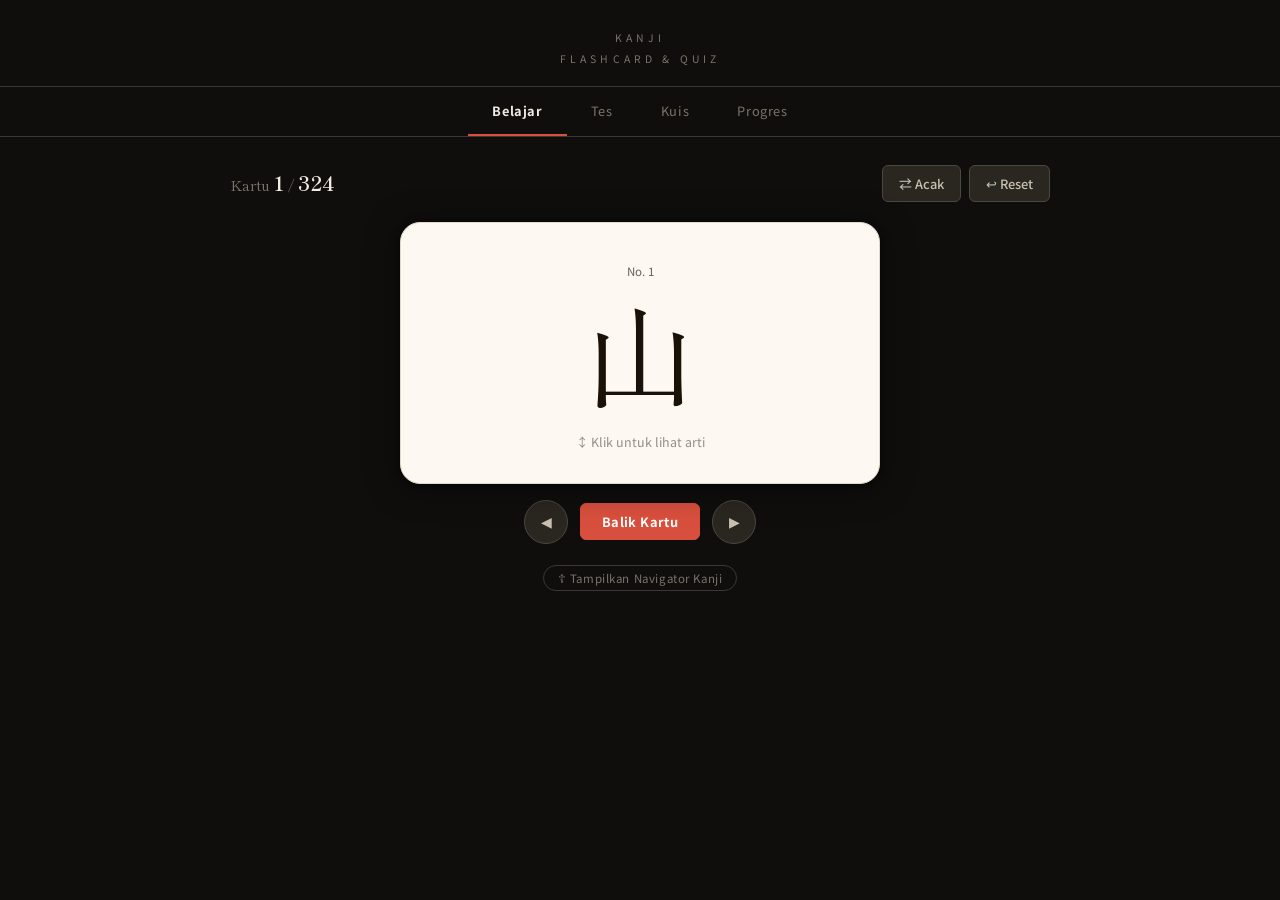
==== commit 33b2a3a8: "ui: ganti nama tab menjadi Belajar, Tes, Kuis, Progres" ====
--- a/index.html
+++ b/index.html
@@ -15,10 +15,10 @@
 
   <!-- ── TAB NAVIGATION ── -->
   <nav class="tabs">
-    <button class="tab-btn active" data-tab="flashcard">Flashcard</button>
-    <button class="tab-btn" data-tab="test-fc">Tes FC</button>
+    <button class="tab-btn active" data-tab="flashcard">Belajar</button>
+    <button class="tab-btn" data-tab="test-fc">Tes</button>
     <button class="tab-btn" data-tab="quiz">Kuis</button>
-    <button class="tab-btn" data-tab="list">Daftar</button>
+    <button class="tab-btn" data-tab="list">Progres</button>
   </nav>
 
   <div class="main">
@@ -143,6 +143,12 @@
         <!-- Kanji selector grid -->
         <div class="kanji-selector" id="tfc-kanji-selector"></div>
 
+        <!-- SRS toggle -->
+        <div class="srs-toggle-row">
+          <input type="checkbox" id="tfc-srs-toggle" checked>
+          <label for="tfc-srs-toggle">&#8634; <strong>SRS aktif</strong> &mdash; kartu yang belum hafal muncul lagi di akhir</label>
+        </div>
+
         <button class="btn primary full-width" id="tfc-start-btn">&#127183; Mulai Tes Flashcard</button>
       </div>
 
@@ -152,6 +158,7 @@
           <div class="tfc-stats-row">
             <span class="stat-pill correct-pill" id="tfc-pill-hafal">&#10003; 0 Hafal</span>
             <span class="stat-pill wrong-pill" id="tfc-pill-belum">&#10007; 0 Belum</span>
+            <span class="stat-pill srs-pill" id="tfc-pill-srs" style="display:none;">&#8634; 0</span>
           </div>
           <button class="btn quit" id="tfc-quit-btn">&#10005; Keluar</button>
         </div>
@@ -199,6 +206,10 @@
 
         <div class="text-center" id="tfc-finish-btn" style="display:none;margin-top:12px;">
           <button class="btn primary full-width" id="tfc-finish-now">&#10004; Selesai! Lihat Hasil</button>
+        </div>
+
+        <div class="text-center" id="tfc-finish-early-btn" style="display:none;margin-top:8px;">
+          <button class="btn full-width" id="tfc-finish-early" style="background:#e65100;color:#fff;">&#9654; Selesaikan (kartu belum ditandai = Belum Hafal)</button>
         </div>
       </div>
 
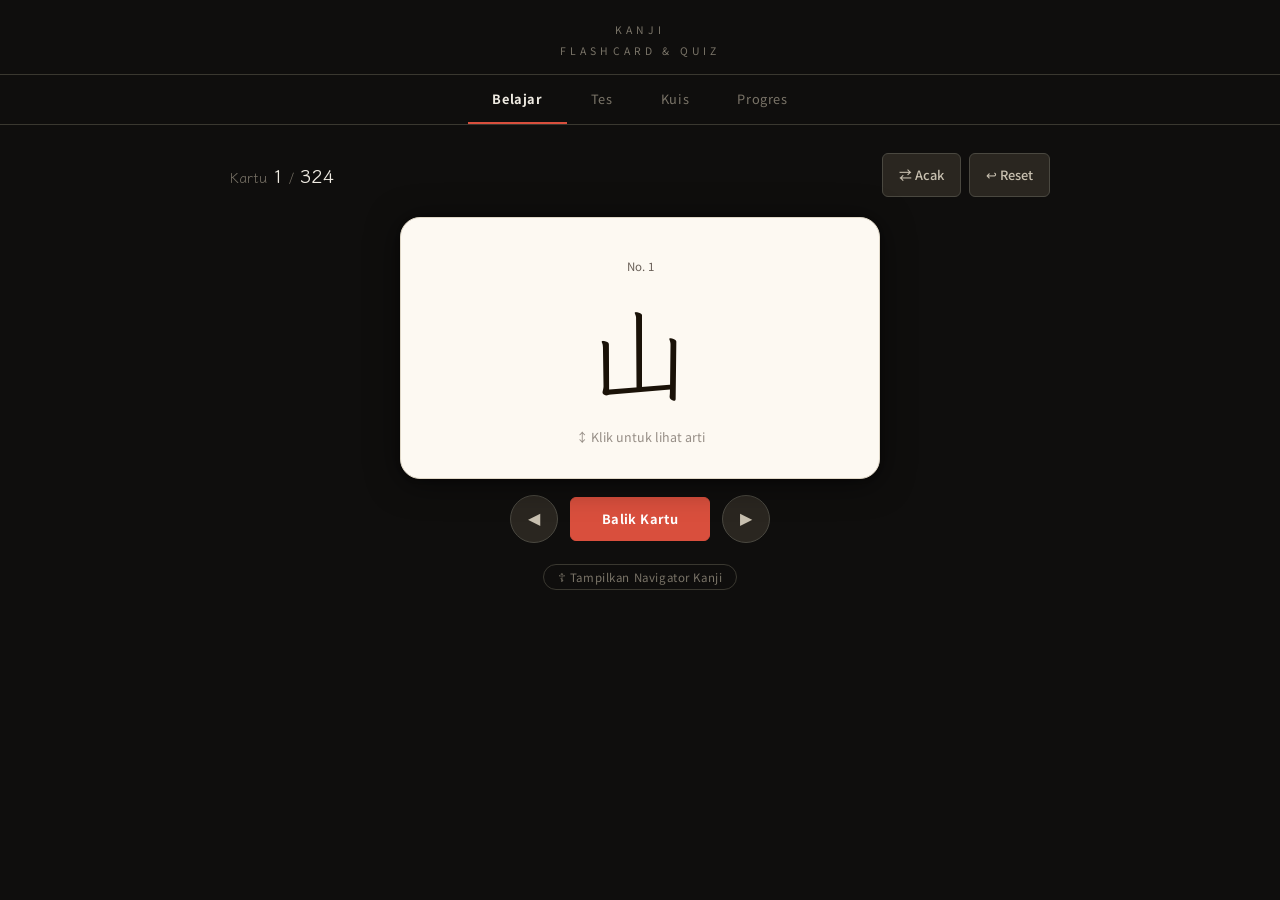
==== commit 99514c14: "fix: deploy-ready - responsive, PWA, swipe, export/import progress - Move Google Fonts to <link> wit" ====
--- a/index.html
+++ b/index.html
@@ -2,8 +2,17 @@
 <html lang="id">
 <head>
   <meta charset="UTF-8">
-  <meta name="viewport" content="width=device-width, initial-scale=1.0">
+  <meta name="viewport" content="width=device-width, initial-scale=1.0, viewport-fit=cover">
+  <meta name="theme-color" content="#0f0e0d">
+  <meta name="apple-mobile-web-app-capable" content="yes">
+  <meta name="apple-mobile-web-app-status-bar-style" content="black-translucent">
+  <meta name="description" content="Belajar Kanji Jepang dengan Flashcard, Tes, dan Kuis interaktif. 324 kanji dengan SRS.">
   <title>漢字 Kanji Flashcard</title>
+  <link rel="manifest" href="manifest.json">
+  <link rel="apple-touch-icon" href="icons/icon-192.svg">
+  <link rel="preconnect" href="https://fonts.googleapis.com">
+  <link rel="preconnect" href="https://fonts.gstatic.com" crossorigin>
+  <link href="https://fonts.googleapis.com/css2?family=Klee+One:wght@400;600&family=Zen+Kaku+Gothic+New:wght@400;500;700&family=Noto+Sans+JP:wght@300;400;500;700&display=swap" rel="stylesheet">
   <link rel="stylesheet" href="style.css">
 </head>
 <body>
@@ -68,6 +77,9 @@
         </div>
       </div>
 
+      <div class="text-center mt-4">
+        <span class="swipe-hint">&#8592; Geser untuk navigasi &#8594;</span>
+      </div>
       <div class="text-center mt-4">
         <button class="mini-grid-toggle" id="mini-grid-btn">&#9766; Tampilkan Navigator Kanji</button>
       </div>
@@ -413,6 +425,15 @@
       <div class="text-center" style="margin-top:20px;">
         <button class="btn-reset" id="btn-reset-progress">&#10005; Reset Semua Progress</button>
       </div>
+      <div class="export-import-section">
+        <div class="export-import-title">BACKUP & RESTORE PROGRESS</div>
+        <p class="export-import-desc">Simpan progress ke file agar tidak hilang saat ganti device atau clear cache.</p>
+        <div class="btn-group" style="justify-content:center;gap:10px;flex-wrap:wrap;">
+          <button class="btn" id="btn-export-progress">&#128190; Export Progress</button>
+          <button class="btn" id="btn-import-progress">&#128194; Import Progress</button>
+        </div>
+        <input type="file" id="import-file-input" accept=".json" style="display:none;">
+      </div>
     </section>
 
   </div><!-- /.main -->
@@ -420,6 +441,14 @@
   <!-- Scripts: data first, then app logic -->
   <script src="kanji-data.js"></script>
   <script src="app.js"></script>
+  <script>
+    // Register Service Worker for offline support
+    if ('serviceWorker' in navigator) {
+      window.addEventListener('load', () => {
+        navigator.serviceWorker.register('/sw.js').catch(() => {});
+      });
+    }
+  </script>
 
 </body>
 </html>
--- a/style.css
+++ b/style.css
@@ -4,8 +4,10 @@
  * Refactored: removed duplicate font imports, converted inline styles to classes
  */
 
-/* ── FONTS (single import, no duplication) ── */
-@import url('https://fonts.googleapis.com/css2?family=Shippori+Mincho:wght@400;500;600;700;800&family=Noto+Sans+JP:wght@300;400;500;700&family=Noto+Serif+JP:wght@400;700&display=swap');
+/* ── FONTS ── */
+/* Loaded via <link> in HTML with font-display: swap for performance */
+/* Klee One: 教科書体 style, stroke mirip tulisan tangan — ideal untuk belajar kanji */
+/* Zen Kaku Gothic New: sans-serif tegas, readable untuk bacaan & contoh kata */
 
 /* ── VARIABLES ── */
 :root {
@@ -47,12 +49,15 @@
   font-family: 'Noto Sans JP', sans-serif;
   color: var(--ink);
   min-height: 100vh;
+  padding: env(safe-area-inset-top) env(safe-area-inset-right) env(safe-area-inset-bottom) env(safe-area-inset-left);
+  -webkit-tap-highlight-color: transparent;
+  -webkit-text-size-adjust: 100%;
 }
 
 /* ── HEADER ── */
 header {
   text-align: center;
-  padding: 28px 20px 16px;
+  padding: 20px 20px 12px;
   border-bottom: 1px solid var(--border);
   background: var(--bg);
 }
@@ -75,6 +80,9 @@
   border-bottom: 1px solid var(--border);
   background: var(--bg);
   gap: 0;
+  position: sticky;
+  top: 0;
+  z-index: 100;
 }
 
 .tab-btn {
@@ -88,6 +96,7 @@
   color: var(--muted);
   transition: all 0.2s;
   letter-spacing: 0.05em;
+  min-height: 48px;
 }
 
 .tab-btn:hover:not(.active) { color: var(--ink2); }
@@ -120,7 +129,7 @@
 }
 
 .fc-counter {
-  font-family: 'Shippori Mincho', serif;
+  font-family: 'Klee One', cursive;
   font-size: 0.9rem;
   color: var(--muted);
 }
@@ -135,7 +144,7 @@
 
 /* ── BUTTONS ── */
 .btn {
-  padding: 8px 16px;
+  padding: 10px 16px;
   border: 1px solid var(--border2);
   background: var(--surface);
   cursor: pointer;
@@ -145,6 +154,10 @@
   color: var(--ink2);
   border-radius: 6px;
   transition: all 0.15s;
+  min-height: 44px;
+  display: inline-flex;
+  align-items: center;
+  justify-content: center;
 }
 
 .btn:hover {
@@ -179,7 +192,7 @@
   padding: 13px;
 }
 
-.btn.flip-width { width: 120px; }
+.btn.flip-width { width: 140px; padding: 10px 16px; }
 
 .btn.gold {
   font-size: 0.95rem;
@@ -230,13 +243,14 @@
   justify-content: flex-start;
   padding: 24px 28px;
   border-radius: 20px;
+  max-height: 70vh;
 }
 
 .card-inner.flipped .card-back { display: flex; }
 .card-inner.flipped .card-face:not(.card-back) { display: none; }
 
 .kanji-display {
-  font-family: 'Shippori Mincho', serif;
+  font-family: 'Klee One', cursive;
   font-size: 7rem;
   line-height: 1;
   color: var(--card-ink);
@@ -259,7 +273,7 @@
 
 /* ── CARD BACK DETAILS ── */
 .kanji-back-char {
-  font-family: 'Shippori Mincho', serif;
+  font-family: 'Klee One', cursive;
   font-size: 2.6rem;
   color: var(--red-dim);
   margin-bottom: 4px;
@@ -300,7 +314,7 @@
 }
 
 .reading-value {
-  font-family: 'Noto Serif JP', serif;
+  font-family: 'Zen Kaku Gothic New', sans-serif;
   font-size: 1.1rem;
   font-weight: 700;
 }
@@ -322,6 +336,74 @@
 .example-block .ex-on { color: #a02820; display: block; }
 .example-block .ex-kun { color: #1a4a90; display: block; }
 
+/* ── FORMATTED EXAMPLE SECTIONS (On/Kun per line) ── */
+.ex-section {
+  margin-bottom: 10px;
+}
+.ex-section-label {
+  font-size: 0.65rem;
+  font-weight: 700;
+  letter-spacing: 0.08em;
+  text-transform: uppercase;
+  margin-bottom: 4px;
+  padding: 2px 6px;
+  border-radius: 4px;
+  display: inline-block;
+}
+.ex-section-on .ex-section-label {
+  color: #a02820;
+  background: rgba(160, 40, 32, 0.08);
+}
+.ex-section-kun .ex-section-label {
+  color: #1a4a90;
+  background: rgba(26, 74, 144, 0.08);
+}
+.ex-items {
+  padding-left: 4px;
+}
+.ex-item {
+  padding: 3px 0;
+  line-height: 1.7;
+  border-bottom: 1px dashed rgba(0,0,0,0.06);
+}
+.ex-item:last-child {
+  border-bottom: none;
+}
+.ex-word-on {
+  font-family: 'Zen Kaku Gothic New', sans-serif;
+  font-weight: 700;
+  font-size: 0.85rem;
+  color: #a02820;
+}
+.ex-word-kun {
+  font-family: 'Zen Kaku Gothic New', sans-serif;
+  font-weight: 700;
+  font-size: 0.85rem;
+  color: #1a4a90;
+}
+.ex-reading {
+  color: #6a6058;
+  font-size: 0.75rem;
+}
+.ex-meaning {
+  color: #4a4038;
+  font-size: 0.75rem;
+  margin-left: 2px;
+}
+.ex-meaning::before {
+  content: '— ';
+  color: #bbb;
+}
+
+/* ── KANJI HIGHLIGHT IN SENTENCE ── */
+.sentence-kanji-highlight {
+  color: #a02820;
+  font-weight: 700;
+  background: rgba(160, 40, 32, 0.07);
+  padding: 0 2px;
+  border-radius: 3px;
+}
+
 
 /* ── SENTENCE BLOCK (replaces inline style in card back) ── */
 .sentence-block {
@@ -341,7 +423,7 @@
 }
 
 .sentence-jp {
-  font-family: 'Noto Serif JP', serif;
+  font-family: 'Zen Kaku Gothic New', sans-serif;
   font-size: 1.05rem;
   line-height: 1.9;
   color: #1a1208;
@@ -367,13 +449,13 @@
 }
 
 .nav-btn {
-  width: 44px;
-  height: 44px;
+  width: 48px;
+  height: 48px;
   border-radius: 50%;
   border: 1px solid var(--border2);
   background: var(--surface);
   color: var(--ink2);
-  font-size: 0.9rem;
+  font-size: 1rem;
   cursor: pointer;
   transition: all 0.15s;
 }
@@ -426,7 +508,7 @@
   padding: 6px 2px;
   text-align: center;
   cursor: pointer;
-  font-family: 'Shippori Mincho', serif;
+  font-family: 'Klee One', cursive;
   font-size: 1rem;
   color: var(--ink2);
   background: var(--surface);
@@ -448,7 +530,7 @@
 
 /* ── QUIZ SETUP ── */
 .quiz-setup-card h2 {
-  font-family: 'Shippori Mincho', serif;
+  font-family: 'Klee One', cursive;
   font-size: 1.5rem;
   color: var(--ink);
   margin-bottom: 6px;
@@ -478,13 +560,14 @@
 .mode-card {
   border: 1px solid var(--border);
   border-radius: 12px;
-  padding: 14px 16px;
+  padding: 16px 18px;
   cursor: pointer;
   transition: all 0.18s;
   background: var(--surface);
   display: flex;
   align-items: center;
   gap: 14px;
+  min-height: 48px;
 }
 
 .mode-card:hover { border-color: var(--border2); }
@@ -555,14 +638,15 @@
 }
 
 .small-btn {
-  font-size: 0.68rem;
-  padding: 2px 8px;
+  font-size: 0.7rem;
+  padding: 5px 10px;
   border: 1px solid var(--border);
   background: var(--surface);
   border-radius: 4px;
   cursor: pointer;
   font-family: inherit;
   color: var(--ink2);
+  min-height: 32px;
 }
 
 .small-btn:hover {
@@ -597,7 +681,7 @@
 
 .group-btn {
   font-size: 0.68rem;
-  padding: 3px 8px;
+  padding: 6px 10px;
   border: 1px solid var(--border);
   background: var(--surface);
   border-radius: 4px;
@@ -605,6 +689,7 @@
   font-family: inherit;
   color: var(--ink2);
   transition: all 0.15s;
+  min-height: 36px;
 }
 
 .group-btn.active {
@@ -633,7 +718,7 @@
   transition: all 0.12s;
   user-select: none;
   opacity: 0.4;
-  font-family: 'Shippori Mincho', serif;
+  font-family: 'Klee One', cursive;
   font-size: 1rem;
   color: var(--ink2);
 }
@@ -648,7 +733,7 @@
 }
 
 .ks-tile-char {
-  font-family: 'Shippori Mincho', serif;
+  font-family: 'Klee One', cursive;
   font-size: 1.5rem;
   display: block;
   line-height: 1.2;
@@ -797,7 +882,7 @@
 }
 
 .quiz-kanji-big {
-  font-family: 'Shippori Mincho', serif;
+  font-family: 'Klee One', cursive;
   font-size: 6rem;
   line-height: 1;
   color: var(--ink);
@@ -819,7 +904,7 @@
   font-size: 1.6rem;
   font-weight: 700;
   color: var(--red);
-  font-family: 'Noto Serif JP', serif;
+  font-family: 'Zen Kaku Gothic New', sans-serif;
   white-space: nowrap;
 }
 
@@ -834,7 +919,7 @@
   font-size: 1.6rem;
   font-weight: 700;
   color: var(--blue);
-  font-family: 'Noto Serif JP', serif;
+  font-family: 'Zen Kaku Gothic New', sans-serif;
   white-space: nowrap;
 }
 
@@ -860,7 +945,7 @@
   border-radius: 12px;
   padding: 16px 12px;
   cursor: pointer;
-  font-family: 'Noto Serif JP', serif;
+  font-family: 'Zen Kaku Gothic New', sans-serif;
   font-size: 1rem;
   color: var(--ink);
   transition: all 0.15s;
@@ -924,7 +1009,7 @@
 
 .choice-kanji {
   font-size: 3rem;
-  font-family: 'Shippori Mincho', serif;
+  font-family: 'Klee One', cursive;
   display: block;
   line-height: 1.2;
   color: var(--ink);
@@ -987,7 +1072,7 @@
 }
 
 .fb-kanji {
-  font-family: 'Shippori Mincho', serif;
+  font-family: 'Klee One', cursive;
   font-size: 3.5rem;
   line-height: 1;
   color: var(--ink);
@@ -1022,7 +1107,7 @@
   border: 1px solid var(--red-dim);
   padding: 1px 8px;
   border-radius: 4px;
-  font-family: 'Noto Serif JP', serif;
+  font-family: 'Zen Kaku Gothic New', sans-serif;
   font-weight: 700;
   font-size: 0.9rem;
 }
@@ -1033,7 +1118,7 @@
   border: 1px solid #2a4080;
   padding: 1px 8px;
   border-radius: 4px;
-  font-family: 'Noto Serif JP', serif;
+  font-family: 'Zen Kaku Gothic New', sans-serif;
   font-weight: 700;
   font-size: 0.9rem;
 }
@@ -1051,6 +1136,37 @@
 .fb-on { color: var(--red); font-weight: 700; }
 .fb-kun { color: var(--blue); font-weight: 700; }
 
+/* Feedback panel: formatted examples (dark theme) */
+.feedback-body .ex-section {
+  margin-top: 10px;
+  padding: 10px 12px;
+  border-radius: 6px;
+  background: var(--bg);
+}
+.feedback-body .ex-section-label {
+  font-size: 0.65rem;
+  font-weight: 700;
+  letter-spacing: 0.08em;
+}
+.feedback-body .ex-section-on .ex-section-label { color: var(--red); background: var(--red-bg); }
+.feedback-body .ex-section-kun .ex-section-label { color: var(--blue); background: var(--blue-bg); }
+.feedback-body .ex-word-on { color: var(--red); font-weight: 700; font-size: 0.9rem; }
+.feedback-body .ex-word-kun { color: var(--blue); font-weight: 700; font-size: 0.9rem; }
+.feedback-body .ex-reading { color: var(--ink2); font-size: 0.8rem; }
+.feedback-body .ex-meaning { color: var(--muted); font-size: 0.8rem; }
+.feedback-body .ex-meaning::before { color: var(--border2); }
+.feedback-body .ex-item { border-bottom-color: var(--border); }
+.feedback-body .sentence-block {
+  background: var(--bg);
+  border-left-color: var(--red);
+}
+.feedback-body .sentence-jp { color: var(--ink); }
+.feedback-body .sentence-id { color: var(--muted); }
+.feedback-body .sentence-kanji-highlight {
+  color: var(--red);
+  background: var(--red-bg);
+}
+
 .next-q-wrap {
   display: none;
   margin-top: 14px;
@@ -1108,7 +1224,7 @@
 }
 
 .result-grade {
-  font-family: 'Shippori Mincho', serif;
+  font-family: 'Klee One', cursive;
   font-size: 1.2rem;
   color: var(--ink);
   margin-bottom: 16px;
@@ -1159,7 +1275,7 @@
 }
 
 .w-kanji {
-  font-family: 'Shippori Mincho', serif;
+  font-family: 'Klee One', cursive;
   font-size: 1.8rem;
   color: var(--red);
   min-width: 40px;
@@ -1202,7 +1318,7 @@
 
 .qfilter-btn {
   font-size: 0.7rem;
-  padding: 5px 12px;
+  padding: 7px 14px;
   border: 1px solid var(--border);
   background: var(--surface);
   border-radius: 20px;
@@ -1210,6 +1326,7 @@
   font-family: inherit;
   color: var(--muted);
   transition: all 0.15s;
+  min-height: 36px;
 }
 
 .qfilter-btn:hover {
@@ -1224,8 +1341,8 @@
 }
 
 .filter-btn {
-  font-size: 0.68rem;
-  padding: 4px 12px;
+  font-size: 0.7rem;
+  padding: 7px 14px;
   border: 1px solid var(--border);
   background: var(--surface);
   border-radius: 20px;
@@ -1233,6 +1350,7 @@
   font-family: inherit;
   color: var(--muted);
   transition: all 0.15s;
+  min-height: 36px;
 }
 
 .filter-btn:hover {
@@ -1301,6 +1419,7 @@
   transition: all 0.15s;
   cursor: pointer;
   position: relative;
+  min-height: 48px;
 }
 
 .list-card:hover {
@@ -1339,7 +1458,7 @@
 }
 
 .list-kanji {
-  font-family: 'Shippori Mincho', serif;
+  font-family: 'Klee One', cursive;
   font-size: 2rem;
   color: var(--ink);
   display: block;
@@ -1391,7 +1510,7 @@
 }
 
 .progress-wrapper h2 {
-  font-family: 'Shippori Mincho', serif;
+  font-family: 'Klee One', cursive;
   font-size: 1.4rem;
   margin-bottom: 4px;
   color: var(--ink);
@@ -1448,7 +1567,7 @@
 }
 
 .prog-row-kanji {
-  font-family: 'Shippori Mincho', serif;
+  font-family: 'Klee One', cursive;
   font-size: 1.8rem;
   color: var(--red);
   line-height: 1;
@@ -1520,6 +1639,31 @@
   font-family: inherit;
 }
 
+/* ── EXPORT / IMPORT SECTION ── */
+.export-import-section {
+  margin-top: 24px;
+  padding: 18px 16px;
+  background: var(--surface);
+  border: 1px solid var(--border);
+  border-radius: 12px;
+  text-align: center;
+}
+
+.export-import-title {
+  font-size: 0.65rem;
+  letter-spacing: 0.12em;
+  text-transform: uppercase;
+  color: var(--muted);
+  margin-bottom: 6px;
+  font-weight: 600;
+}
+
+.export-import-desc {
+  font-size: 0.8rem;
+  color: var(--ink2);
+  margin-bottom: 14px;
+}
+
 
 /* ── ANIMATIONS ── */
 @keyframes fadeIn {
@@ -1541,12 +1685,57 @@
   .kanji-display { font-size: 5.5rem; }
   .quiz-kanji-big { font-size: 4.5rem; }
   .choices { gap: 8px; }
-  .choice-btn { padding: 12px 8px; font-size: 0.88rem; }
+  .choice-btn { padding: 14px 10px; font-size: 0.88rem; min-height: 48px; }
   .main { padding: 20px 14px; }
   .card-face { padding: 28px 18px 24px; }
   .prog-summary { grid-template-columns: repeat(2, 1fr); }
   .list-legend { gap: 8px; padding: 8px 10px; }
   .legend-item { font-size: 0.65rem; }
+
+  /* Kanji selector: 5 columns on mobile */
+  .kanji-selector { grid-template-columns: repeat(5, 1fr); gap: 5px; }
+  .ks-tile { padding: 8px 4px; min-height: 44px; }
+  .ks-tile-char { font-size: 1.3rem; }
+
+  /* Kanji grid navigator: 5 columns */
+  .kanji-grid { grid-template-columns: repeat(5, 1fr); gap: 4px; }
+  .kanji-thumb { padding: 8px 4px; min-height: 44px; }
+
+  /* List grid: 2 columns on small phones */
+  .list-grid { grid-template-columns: repeat(auto-fill, minmax(140px, 1fr)); gap: 6px; }
+
+  /* Group buttons larger */
+  .group-btn { padding: 6px 10px; font-size: 0.72rem; min-height: 36px; }
+
+  /* Filter buttons larger touch target */
+  .filter-btn { padding: 8px 14px; font-size: 0.72rem; min-height: 36px; }
+  .qfilter-btn { padding: 8px 14px; font-size: 0.72rem; min-height: 36px; }
+  .small-btn { padding: 6px 12px; font-size: 0.72rem; min-height: 32px; }
+
+  /* Choices: single column on very small screens */
+  .choices { grid-template-columns: 1fr; }
+
+  /* Nav buttons bigger */
+  .nav-btn { width: 48px; height: 48px; font-size: 1rem; }
+
+  /* Flip button wider */
+  .btn.flip-width { width: 140px; padding: 12px 16px; }
+}
+
+@media (min-width: 481px) and (max-width: 768px) {
+  /* Tablet adjustments */
+  .kanji-selector { grid-template-columns: repeat(6, 1fr); }
+  .kanji-grid { grid-template-columns: repeat(8, 1fr); }
+  .choices { grid-template-columns: 1fr 1fr; }
+}
+
+@media (max-width: 360px) {
+  /* Very small phones */
+  .tab-btn { padding: 10px 10px; font-size: 0.68rem; }
+  .kanji-selector { grid-template-columns: repeat(4, 1fr); }
+  .kanji-display { font-size: 4.5rem; }
+  .tfc-card-word { font-size: 2.5rem; }
+  .choices { grid-template-columns: 1fr; }
 }
 
 /* ── UTILITY CLASSES ── */
@@ -1554,6 +1743,22 @@
 .mt-4 { margin-top: 4px; }
 .hidden { display: none; }
 
+/* ── SWIPE HINT (only on touch devices) ── */
+.swipe-hint {
+  display: none;
+  font-size: 0.72rem;
+  color: var(--muted);
+  opacity: 0.7;
+  letter-spacing: 0.05em;
+}
+
+@media (pointer: coarse) {
+  .swipe-hint { display: inline-block; }
+}
+
+/* ── SMOOTH SCROLL ── */
+html { scroll-behavior: smooth; }
+
 
 
 /* ── TES FLASHCARD ── */
@@ -1580,7 +1785,7 @@
 }
 
 .tfc-counter {
-  font-family: 'Shippori Mincho', serif;
+  font-family: 'Klee One', cursive;
   font-size: 0.9rem;
   color: var(--muted);
 }
@@ -1692,7 +1897,7 @@
 }
 
 .tfc-card-word {
-  font-family: 'Shippori Mincho', serif;
+  font-family: 'Klee One', cursive;
   font-size: 4.5rem;
   line-height: 1.2;
   color: var(--card-ink);
@@ -1708,14 +1913,14 @@
 }
 
 .tfc-card-word-back {
-  font-family: 'Shippori Mincho', serif;
+  font-family: 'Klee One', cursive;
   font-size: 3rem;
   color: var(--card-ink);
   margin-bottom: 10px;
 }
 
 .tfc-back-reading {
-  font-family: 'Noto Serif JP', serif;
+  font-family: 'Zen Kaku Gothic New', sans-serif;
   font-size: 1.4rem;
   font-weight: 700;
   color: #c0392b;
